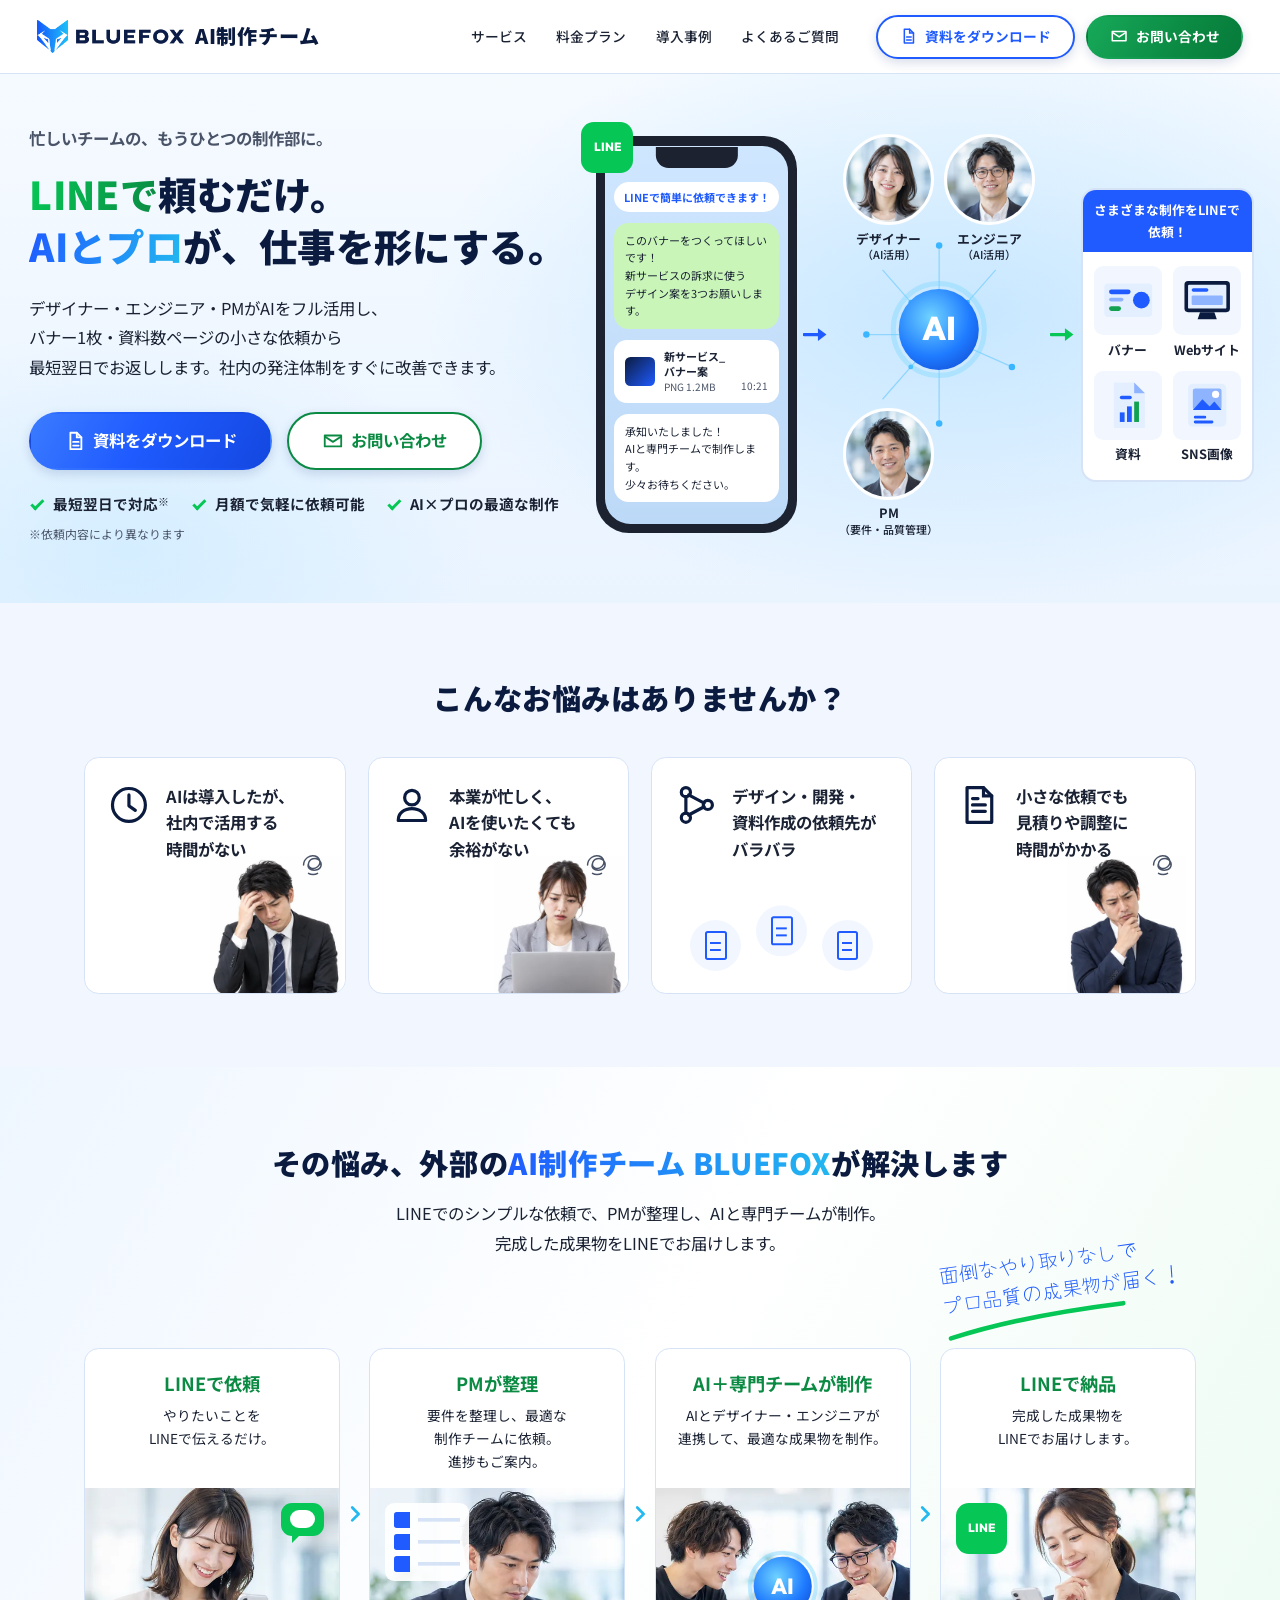
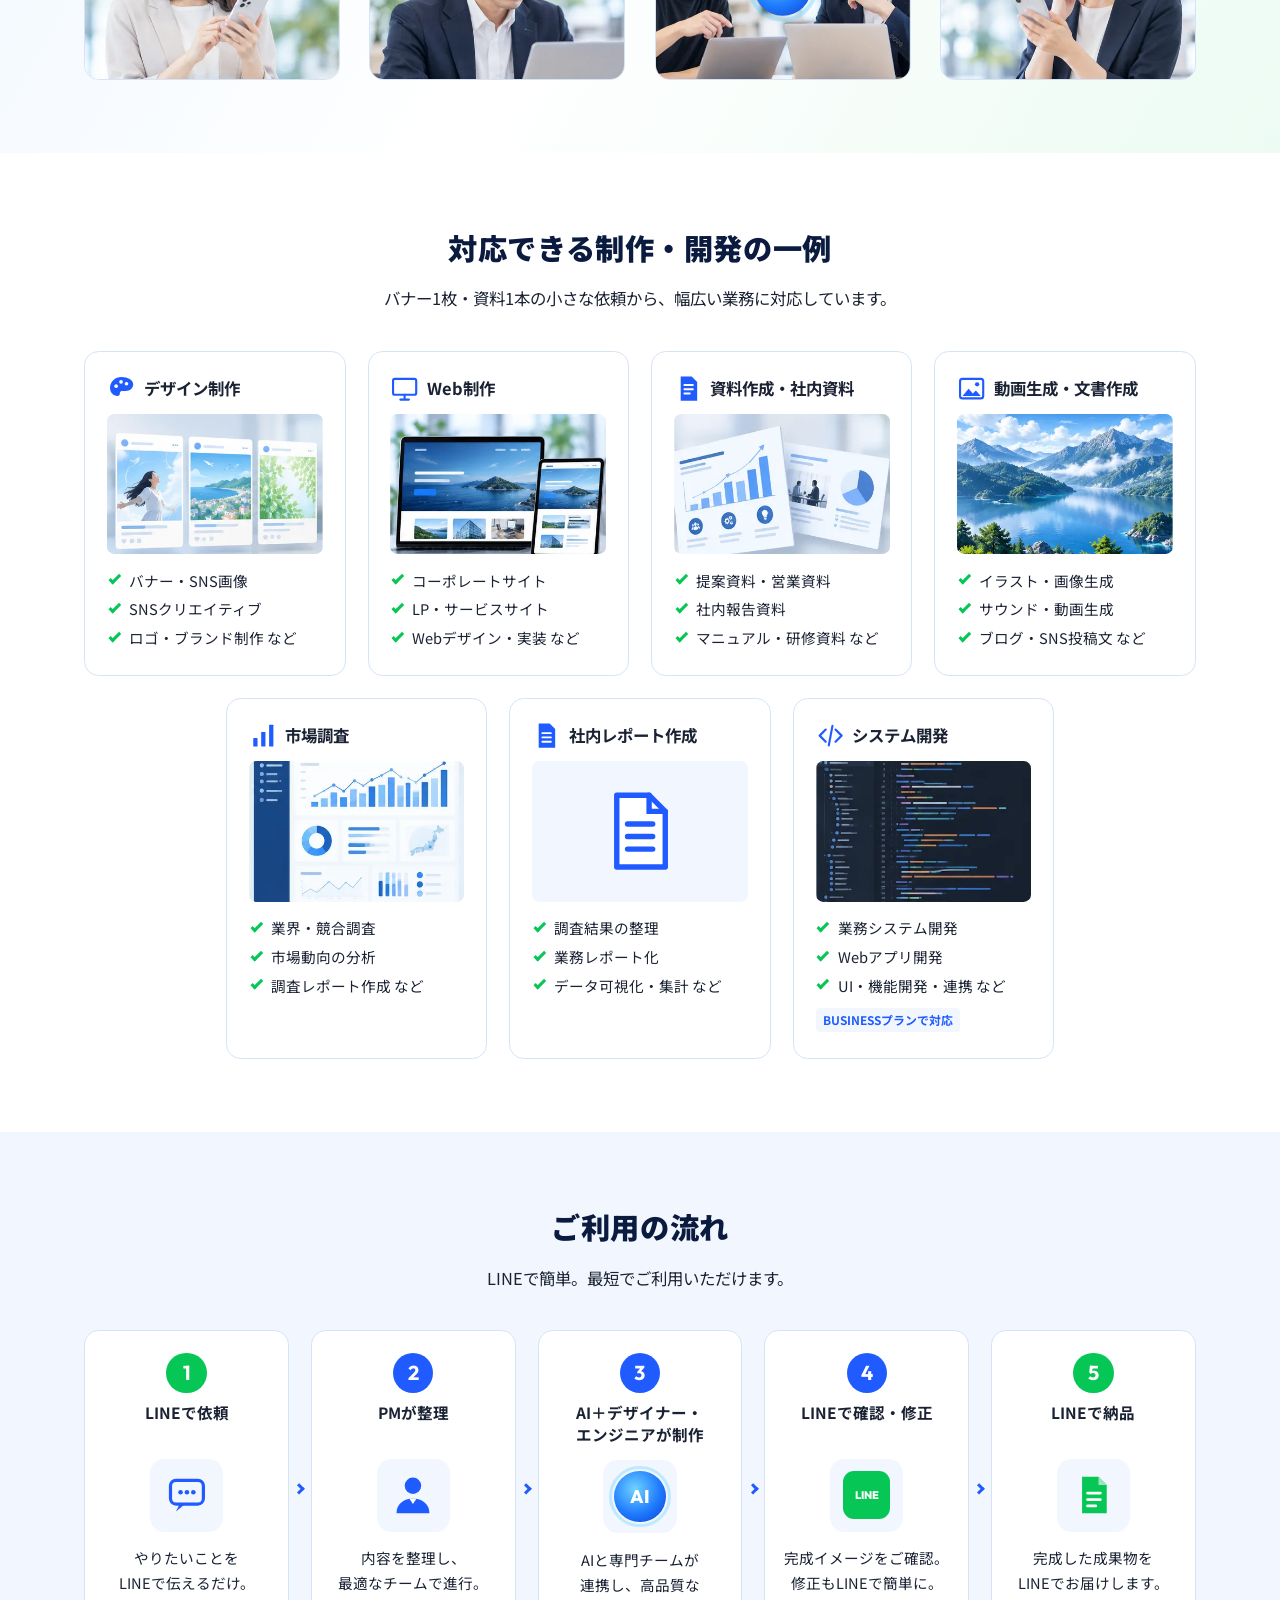
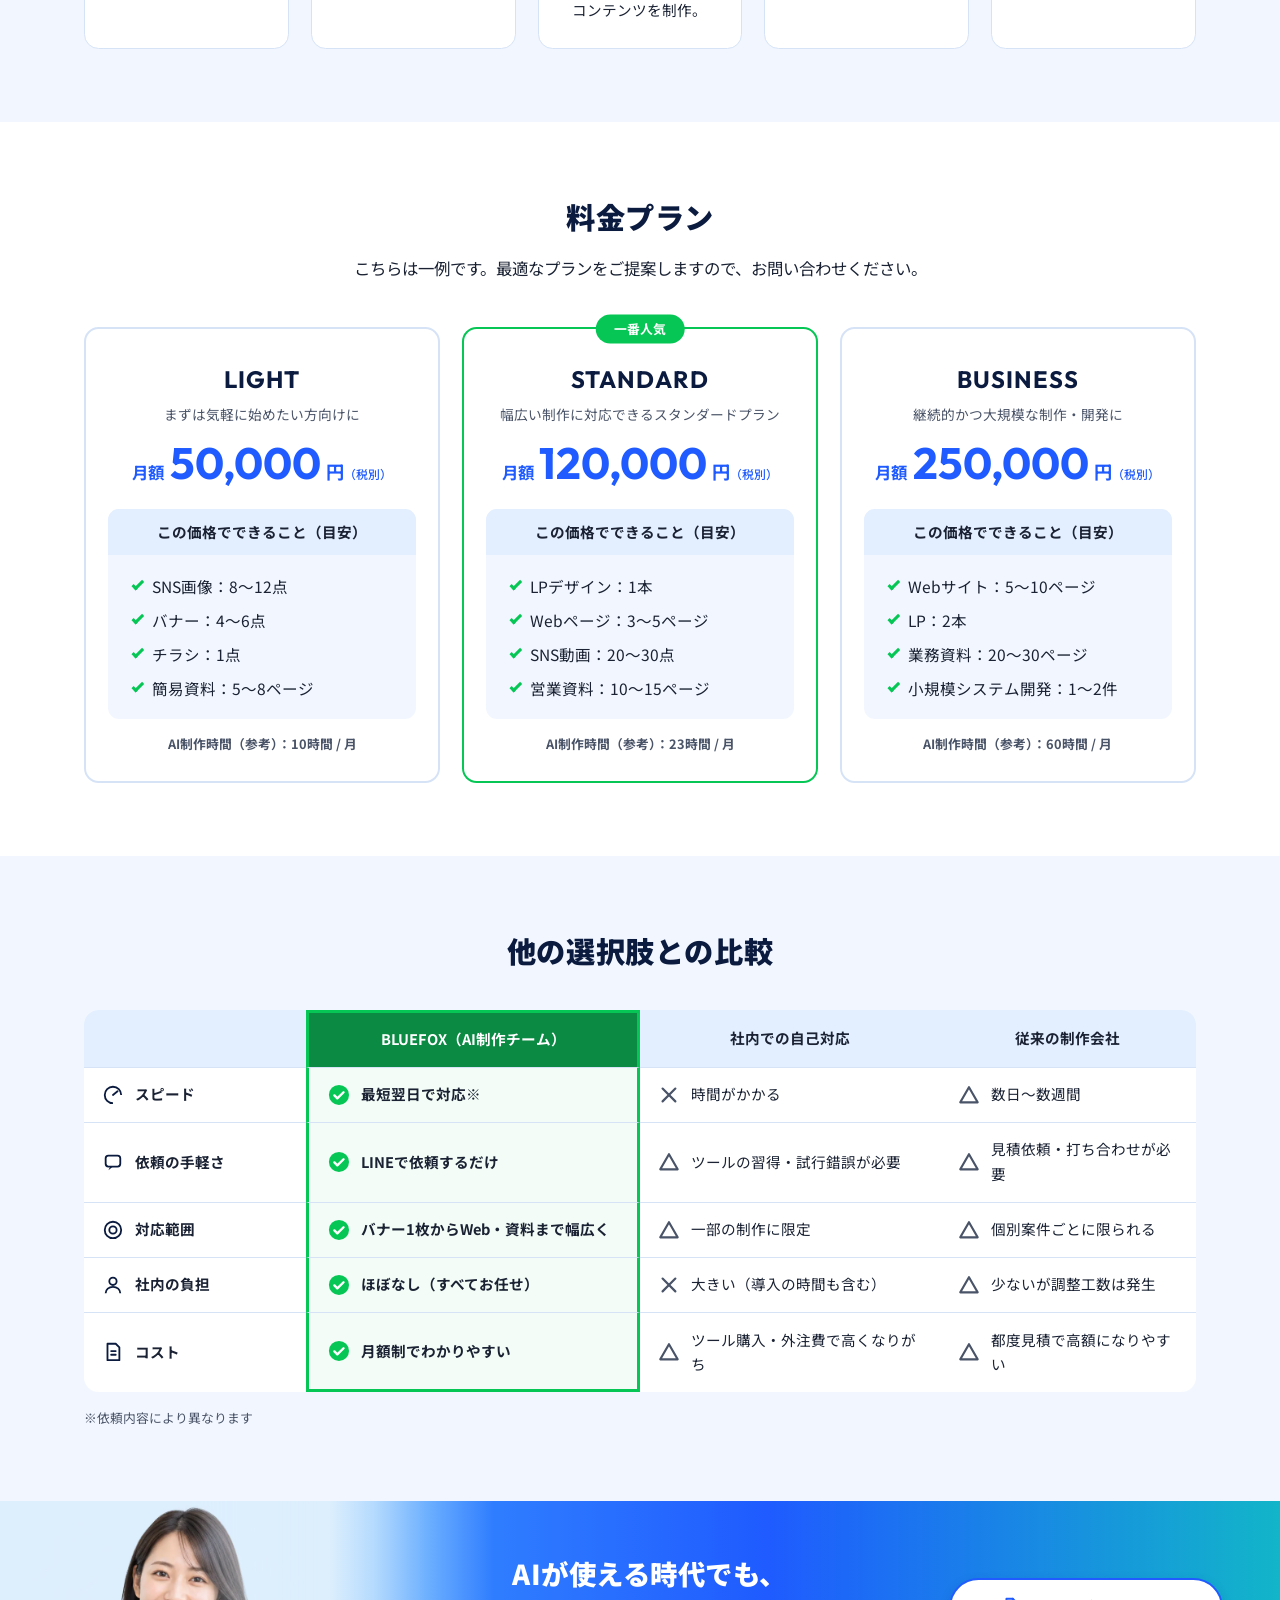
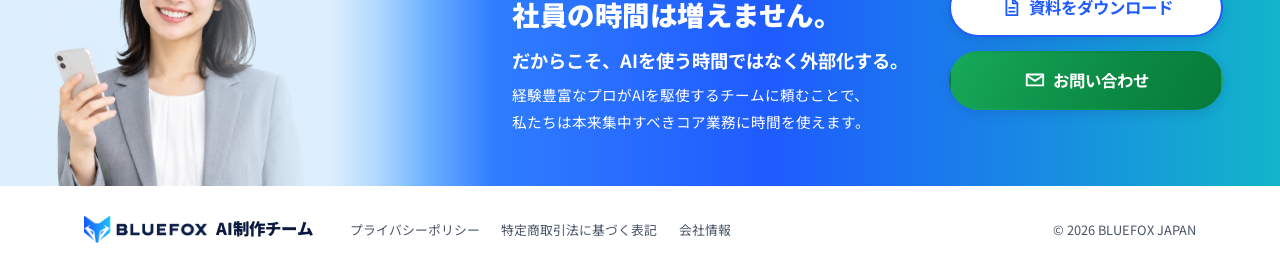
==== index.html @ 145dc582 "BLUEFOX AI制作チーム LP 確認用 Co-Authored-By: Claude Opus 5.5 <noreply@anthropic.com> Claude-Session: https" ====
<!DOCTYPE html>
<html lang="ja">
<head>
  <meta charset="UTF-8">
  <meta name="viewport" content="width=device-width, initial-scale=1">
  <meta name="robots" content="noindex, nofollow">
  <title>BLUEFOX AI制作チーム｜LINEで頼むだけ。AIとプロが、仕事を形にする。</title>
  <meta name="description" content="デザイナー・エンジニア・PMがAIをフル活用。バナー1枚・資料数ページの小さな依頼から、LINEで頼むだけで最短翌日にお返しします。">
  <link rel="icon" href="favicon.ico" sizes="any">
  <link rel="icon" href="assets/img/favicon.png" type="image/png">
  <link rel="apple-touch-icon" href="assets/img/apple-touch-icon.png">
  <meta property="og:type" content="website">
  <meta property="og:title" content="BLUEFOX AI制作チーム｜LINEで頼むだけ。AIとプロが、仕事を形にする。">
  <meta property="og:description" content="デザイナー・エンジニア・PMがAIをフル活用。バナー1枚・資料数ページの小さな依頼から、LINEで頼むだけで最短翌日にお返しします。">
  <meta property="og:image" content="assets/img/ogp.png">
  <meta name="twitter:card" content="summary_large_image">
  <link rel="preconnect" href="https://fonts.googleapis.com">
  <link rel="preconnect" href="https://fonts.gstatic.com" crossorigin>
  <link href="https://fonts.googleapis.com/css2?family=Noto+Sans+JP:wght@400;500;700;900&family=Outfit:wght@600;700;800&family=Yomogi&display=swap" rel="stylesheet">
  <link rel="stylesheet" href="assets/css/style.css">
</head>
<body>

  <!-- ヘッダー -->
  <header class="l-header">
    <div class="l-header__inner">
      <a class="l-header__logo" href="#top" aria-label="BLUEFOX AI制作チーム トップへ">
        <img class="l-header__logo-mark" src="assets/img/logo_bluefox.png" alt="BLUEFOX" width="200" height="40">
        <span class="l-header__logo-text">AI制作チーム</span>
      </a>
      <nav class="l-header__nav" aria-label="グローバルナビゲーション">
        <ul class="l-header__nav-list">
          <li><a href="#service">サービス</a></li>
          <li><a href="#price">料金プラン</a></li>
          <li><a href="#case">導入事例</a></li>
          <li><a href="#faq">よくあるご質問</a></li>
        </ul>
      </nav>
      <div class="l-header__cta">
        <a class="c-button c-button--outline-blue c-button--sm" href="#download">
          <svg class="c-button__icon" viewBox="0 0 24 24" aria-hidden="true"><path d="M7 3h7l5 5v13H7z" fill="none" stroke="currentColor" stroke-width="2" stroke-linejoin="round"/><path d="M14 3v5h5M10 13h6M10 17h6" fill="none" stroke="currentColor" stroke-width="2" stroke-linecap="round"/></svg>
          資料をダウンロード
        </a>
        <a class="c-button c-button--green c-button--sm" href="#contact">
          <svg class="c-button__icon" viewBox="0 0 24 24" aria-hidden="true"><path d="M3 6h18v12H3z" fill="none" stroke="currentColor" stroke-width="2" stroke-linejoin="round"/><path d="M3 7l9 6 9-6" fill="none" stroke="currentColor" stroke-width="2" stroke-linejoin="round"/></svg>
          お問い合わせ
        </a>
      </div>
      <button class="l-header__toggle" type="button" aria-controls="drawer" aria-expanded="false" aria-label="メニューを開く">
        <span></span><span></span><span></span>
      </button>
    </div>
  </header>

  <!-- SPメニュー -->
  <div class="l-drawer" id="drawer" aria-hidden="true">
    <div class="l-drawer__overlay" data-drawer-close></div>
    <nav class="l-drawer__panel" aria-label="SPメニュー">
      <ul class="l-drawer__list">
        <li><a href="#service" data-drawer-close>サービス</a></li>
        <li><a href="#price" data-drawer-close>料金プラン</a></li>
        <li><a href="#case" data-drawer-close>導入事例</a></li>
        <li><a href="#faq" data-drawer-close>よくあるご質問</a></li>
      </ul>
    </nav>
  </div>

  <!-- SP画面下固定ボタン -->
  <div class="l-fixed-cta">
    <a class="l-fixed-cta__button l-fixed-cta__button--blue" href="#download">
      <svg viewBox="0 0 24 24" aria-hidden="true"><path d="M7 3h7l5 5v13H7z" fill="none" stroke="currentColor" stroke-width="2" stroke-linejoin="round"/><path d="M14 3v5h5M10 13h6M10 17h6" fill="none" stroke="currentColor" stroke-width="2" stroke-linecap="round"/></svg>
      資料請求
    </a>
    <a class="l-fixed-cta__button l-fixed-cta__button--green" href="#contact">
      <svg viewBox="0 0 24 24" aria-hidden="true"><path d="M3 6h18v12H3z" fill="none" stroke="currentColor" stroke-width="2" stroke-linejoin="round"/><path d="M3 7l9 6 9-6" fill="none" stroke="currentColor" stroke-width="2" stroke-linejoin="round"/></svg>
      お問い合わせ
    </a>
  </div>

  <main id="top">

    <!-- ファーストビュー -->
    <section class="p-fv" aria-labelledby="fv-title">
      <div class="p-fv__inner">

        <div class="p-fv__content">
          <p class="p-fv__lead">忙しいチームの、もうひとつの制作部に。</p>
          <h1 class="p-fv__title" id="fv-title">
            <span class="p-fv__title-line"><span class="p-fv__title-em p-fv__title-em--green">LINEで</span>頼むだけ。</span>
            <span class="p-fv__title-line"><span class="p-fv__title-em p-fv__title-em--blue">AIとプロ</span>が、<span class="p-fv__title-nowrap">仕事を形にする。</span></span>
          </h1>
          <p class="p-fv__text">デザイナー・エンジニア・PMがAIをフル活用し、<br class="u-pc">バナー1枚・資料数ページの小さな依頼から<br class="u-pc">最短翌日でお返しします。社内の発注体制をすぐに改善できます。</p>
          <div class="p-fv__buttons">
            <a class="c-button c-button--blue c-button--lg" href="#download">
              <svg class="c-button__icon" viewBox="0 0 24 24" aria-hidden="true"><path d="M7 3h7l5 5v13H7z" fill="none" stroke="currentColor" stroke-width="2" stroke-linejoin="round"/><path d="M14 3v5h5M10 13h6M10 17h6" fill="none" stroke="currentColor" stroke-width="2" stroke-linecap="round"/></svg>
              資料をダウンロード
            </a>
            <a class="c-button c-button--outline-green c-button--lg" href="#contact">
              <svg class="c-button__icon" viewBox="0 0 24 24" aria-hidden="true"><path d="M3 6h18v12H3z" fill="none" stroke="currentColor" stroke-width="2" stroke-linejoin="round"/><path d="M3 7l9 6 9-6" fill="none" stroke="currentColor" stroke-width="2" stroke-linejoin="round"/></svg>
              お問い合わせ
            </a>
          </div>
          <ul class="p-fv__points">
            <li>最短翌日で対応<span class="p-fv__points-note">※</span></li>
            <li>月額で気軽に依頼可能</li>
            <li>AI×プロの最適な制作</li>
          </ul>
          <p class="p-fv__note">※依頼内容により異なります</p>
        </div>

        <div class="p-fv__visual">
          <!-- スマホ（LINEトーク） -->
          <div class="p-fv__phone" aria-hidden="true">
            <span class="p-fv__line-badge">LINE</span>
            <div class="p-fv__phone-screen">
              <p class="p-fv__chat-head">LINEで簡単に依頼できます！</p>
              <p class="p-fv__bubble p-fv__bubble--me">このバナーをつくってほしいです！<br>新サービスの訴求に使う<br>デザイン案を3つお願いします。</p>
              <div class="p-fv__file">
                <span class="p-fv__file-icon"></span>
                <span class="p-fv__file-name">新サービス_バナー案<small>PNG 1.2MB</small></span>
                <span class="p-fv__file-time">10:21</span>
              </div>
              <p class="p-fv__bubble p-fv__bubble--you">承知いたしました！<br>AIと専門チームで制作します。<br>少々お待ちください。</p>
            </div>
          </div>

          <svg class="p-fv__arrow p-fv__arrow--blue" viewBox="0 0 48 32" aria-hidden="true"><path d="M2 16h30" stroke="currentColor" stroke-width="6" stroke-linecap="round"/><path d="M28 4l16 12-16 12z" fill="currentColor"/></svg>

          <!-- チーム（AIを中心に連携） -->
          <div class="p-fv__team">
            <svg class="p-fv__network" viewBox="0 0 260 300" aria-hidden="true">
              <g stroke="#7fd0ff" stroke-width="1.5" fill="none" opacity=".8">
                <path d="M60 70 L130 150 L200 70 M60 230 L130 150 M130 150 L130 40 M130 150 L220 190 M130 150 L130 260 M130 150 L40 150"/>
              </g>
              <g fill="#39b6ff">
                <circle cx="130" cy="40" r="4"/><circle cx="220" cy="190" r="4"/><circle cx="130" cy="260" r="4"/><circle cx="40" cy="150" r="4"/><circle cx="95" cy="110" r="3"/><circle cx="165" cy="110" r="3"/><circle cx="95" cy="190" r="3"/>
              </g>
            </svg>
            <div class="p-fv__ai" aria-hidden="true">AI</div>
            <figure class="p-fv__member p-fv__member--designer">
              <img src="assets/img/fv_member_designer.webp" alt="" width="240" height="240">
              <figcaption>デザイナー<small>（AI活用）</small></figcaption>
            </figure>
            <figure class="p-fv__member p-fv__member--engineer">
              <img src="assets/img/fv_member_engineer.webp" alt="" width="240" height="240">
              <figcaption>エンジニア<small>（AI活用）</small></figcaption>
            </figure>
            <figure class="p-fv__member p-fv__member--pm">
              <img src="assets/img/fv_member_pm.webp" alt="" width="240" height="240">
              <figcaption>PM<small>（要件・品質管理）</small></figcaption>
            </figure>
          </div>

          <svg class="p-fv__arrow p-fv__arrow--green" viewBox="0 0 48 32" aria-hidden="true"><path d="M2 16h30" stroke="currentColor" stroke-width="6" stroke-linecap="round"/><path d="M28 4l16 12-16 12z" fill="currentColor"/></svg>

          <!-- 依頼できる制作物 -->
          <div class="p-fv__works">
            <p class="p-fv__works-head">さまざまな制作をLINEで依頼！</p>
            <ul class="p-fv__works-list">
              <li>
                <svg viewBox="0 0 48 48" aria-hidden="true"><rect x="4" y="10" width="40" height="28" rx="3" fill="#e3efff"/><rect x="8" y="15" width="18" height="4" rx="2" fill="#1f5bff"/><rect x="8" y="22" width="12" height="3" rx="1.5" fill="#8fb4ff"/><circle cx="35" cy="24" r="7" fill="#1f5bff"/><rect x="8" y="29" width="10" height="4" rx="2" fill="#12a150"/></svg>
                バナー
              </li>
              <li>
                <svg viewBox="0 0 48 48" aria-hidden="true"><rect x="5" y="8" width="38" height="26" rx="3" fill="#0b1b3f"/><rect x="8" y="11" width="32" height="20" rx="1" fill="#e3efff"/><rect x="11" y="14" width="14" height="3" rx="1.5" fill="#1f5bff"/><rect x="11" y="20" width="26" height="8" rx="1" fill="#8fb4ff"/><path d="M18 34h12l2 6H16z" fill="#0b1b3f"/></svg>
                Webサイト
              </li>
              <li>
                <svg viewBox="0 0 48 48" aria-hidden="true"><path d="M12 5h17l9 9v29H12z" fill="#e3efff"/><path d="M29 5v9h9" fill="#8fb4ff"/><rect x="17" y="30" width="4" height="8" fill="#1f5bff"/><rect x="23" y="25" width="4" height="13" fill="#1f5bff"/><rect x="29" y="21" width="4" height="17" fill="#12a150"/><rect x="17" y="16" width="10" height="3" rx="1.5" fill="#1f5bff"/></svg>
                資料
              </li>
              <li>
                <svg viewBox="0 0 48 48" aria-hidden="true"><rect x="8" y="6" width="32" height="36" rx="4" fill="#e3efff"/><rect x="12" y="10" width="24" height="18" rx="2" fill="#8fb4ff"/><path d="M12 28l8-9 6 6 4-4 6 7z" fill="#1f5bff"/><circle cx="31" cy="15" r="3" fill="#fff"/><path d="M14 34h8M14 38h14" stroke="#1f5bff" stroke-width="2.4" stroke-linecap="round"/></svg>
                SNS画像
              </li>
            </ul>
          </div>
        </div>

      </div>
    </section>

    <!-- お悩み -->
    <section class="p-worry" aria-labelledby="worry-title">
      <div class="p-worry__inner">
        <h2 class="c-heading" id="worry-title">こんなお悩みはありませんか？</h2>
        <ul class="p-worry__list">
          <li class="p-worry__item">
            <svg class="p-worry__icon" viewBox="0 0 48 48" aria-hidden="true"><circle cx="24" cy="24" r="18" fill="none" stroke="currentColor" stroke-width="3.5"/><path d="M24 13v12l7 5" fill="none" stroke="currentColor" stroke-width="3.5" stroke-linecap="round" stroke-linejoin="round"/></svg>
            <p class="p-worry__text">AIは導入したが、<br>社内で活用する<br>時間がない</p>
            <img class="p-worry__img" src="assets/img/worry_01.webp" alt="" width="360" height="360" loading="lazy">
            <svg class="p-worry__scribble" viewBox="0 0 40 40" aria-hidden="true"><path d="M8 22c0-8 8-13 14-11s8 9 3 13-12 2-11-4 9-8 13-4 3 11-4 12-11-3-9-8" fill="none" stroke="currentColor" stroke-width="1.8" stroke-linecap="round"/><path d="M14 32c3 2 8 2 11 0" fill="none" stroke="currentColor" stroke-width="1.8" stroke-linecap="round"/></svg>
          </li>
          <li class="p-worry__item">
            <svg class="p-worry__icon" viewBox="0 0 48 48" aria-hidden="true"><circle cx="24" cy="16" r="8" fill="none" stroke="currentColor" stroke-width="3.5"/><path d="M9 41c0-8 6.5-13 15-13s15 5 15 13z" fill="none" stroke="currentColor" stroke-width="3.5" stroke-linejoin="round"/></svg>
            <p class="p-worry__text">本業が忙しく、<br>AIを使いたくても<br>余裕がない</p>
            <img class="p-worry__img" src="assets/img/worry_02.webp" alt="" width="360" height="360" loading="lazy">
            <svg class="p-worry__scribble" viewBox="0 0 40 40" aria-hidden="true"><path d="M8 22c0-8 8-13 14-11s8 9 3 13-12 2-11-4 9-8 13-4 3 11-4 12-11-3-9-8" fill="none" stroke="currentColor" stroke-width="1.8" stroke-linecap="round"/><path d="M14 32c3 2 8 2 11 0" fill="none" stroke="currentColor" stroke-width="1.8" stroke-linecap="round"/></svg>
          </li>
          <li class="p-worry__item">
            <svg class="p-worry__icon" viewBox="0 0 48 48" aria-hidden="true"><circle cx="13" cy="10" r="5" fill="none" stroke="currentColor" stroke-width="3.5"/><circle cx="13" cy="38" r="5" fill="none" stroke="currentColor" stroke-width="3.5"/><circle cx="37" cy="24" r="5" fill="none" stroke="currentColor" stroke-width="3.5"/><path d="M13 15v18M16 13l17 9M16 35l17-9" fill="none" stroke="currentColor" stroke-width="3.5" stroke-linecap="round"/></svg>
            <p class="p-worry__text">デザイン・開発・<br>資料作成の依頼先が<br>バラバラ</p>
            <div class="p-worry__docs" aria-hidden="true">
              <span></span><span></span><span></span>
            </div>
          </li>
          <li class="p-worry__item">
            <svg class="p-worry__icon" viewBox="0 0 48 48" aria-hidden="true"><path d="M11 5h18l9 9v29H11z" fill="none" stroke="currentColor" stroke-width="3.5" stroke-linejoin="round"/><path d="M29 5v9h9M17 24h14M17 31h14M17 17h6" fill="none" stroke="currentColor" stroke-width="3.5" stroke-linecap="round"/></svg>
            <p class="p-worry__text">小さな依頼でも<br>見積りや調整に<br>時間がかかる</p>
            <img class="p-worry__img" src="assets/img/worry_03.webp" alt="" width="360" height="360" loading="lazy">
            <svg class="p-worry__scribble" viewBox="0 0 40 40" aria-hidden="true"><path d="M8 22c0-8 8-13 14-11s8 9 3 13-12 2-11-4 9-8 13-4 3 11-4 12-11-3-9-8" fill="none" stroke="currentColor" stroke-width="1.8" stroke-linecap="round"/><path d="M14 32c3 2 8 2 11 0" fill="none" stroke="currentColor" stroke-width="1.8" stroke-linecap="round"/></svg>
          </li>
        </ul>
      </div>
    </section>

    <!-- 解決策 -->
    <section class="p-solution" id="service" aria-labelledby="solution-title">
      <div class="p-solution__inner">
        <h2 class="c-heading p-solution__title" id="solution-title">その悩み、外部の<span class="p-solution__title-em">AI制作チーム BLUEFOX</span>が解決します</h2>
        <p class="p-solution__lead">LINEでのシンプルな依頼で、PMが整理し、AIと専門チームが制作。<br class="u-pc">完成した成果物をLINEでお届けします。</p>
        <p class="p-solution__hand">
          面倒なやり取りなしで<br>プロ品質の成果物が届く！
          <svg viewBox="0 0 200 20" aria-hidden="true"><path d="M4 16C60 6 130 3 196 4" fill="none" stroke="currentColor" stroke-width="5" stroke-linecap="round"/></svg>
        </p>
        <ol class="p-solution__steps">
          <li class="p-solution__step">
            <h3 class="p-solution__step-title">LINEで依頼</h3>
            <p class="p-solution__step-text">やりたいことを<br>LINEで伝えるだけ。</p>
            <div class="p-solution__step-visual">
              <img src="assets/img/solution_01.webp" alt="" width="400" height="300" loading="lazy">
              <span class="p-solution__deco p-solution__deco--chat" aria-hidden="true"><i></i></span>
            </div>
          </li>
          <li class="p-solution__arrow" aria-hidden="true"><svg class="p-solution__chevron" viewBox="0 0 24 24" aria-hidden="true"><path d="M9 5l7 7-7 7" fill="none" stroke="currentColor" stroke-width="3" stroke-linecap="round" stroke-linejoin="round"/></svg></li>
          <li class="p-solution__step">
            <h3 class="p-solution__step-title">PMが整理</h3>
            <p class="p-solution__step-text">要件を整理し、最適な<br>制作チームに依頼。<br>進捗もご案内。</p>
            <div class="p-solution__step-visual">
              <img src="assets/img/solution_02.webp" alt="" width="400" height="300" loading="lazy">
              <span class="p-solution__deco p-solution__deco--check" aria-hidden="true"><i></i><i></i><i></i></span>
            </div>
          </li>
          <li class="p-solution__arrow" aria-hidden="true"><svg class="p-solution__chevron" viewBox="0 0 24 24" aria-hidden="true"><path d="M9 5l7 7-7 7" fill="none" stroke="currentColor" stroke-width="3" stroke-linecap="round" stroke-linejoin="round"/></svg></li>
          <li class="p-solution__step">
            <h3 class="p-solution__step-title">AI＋専門チームが制作</h3>
            <p class="p-solution__step-text">AIとデザイナー・エンジニアが<br>連携して、最適な成果物を制作。</p>
            <div class="p-solution__step-visual">
              <img src="assets/img/solution_03.webp" alt="" width="400" height="300" loading="lazy">
              <span class="p-solution__deco p-solution__deco--ai" aria-hidden="true">AI</span>
            </div>
          </li>
          <li class="p-solution__arrow" aria-hidden="true"><svg class="p-solution__chevron" viewBox="0 0 24 24" aria-hidden="true"><path d="M9 5l7 7-7 7" fill="none" stroke="currentColor" stroke-width="3" stroke-linecap="round" stroke-linejoin="round"/></svg></li>
          <li class="p-solution__step">
            <h3 class="p-solution__step-title">LINEで納品</h3>
            <p class="p-solution__step-text">完成した成果物を<br>LINEでお届けします。</p>
            <div class="p-solution__step-visual">
              <img src="assets/img/solution_04.webp" alt="" width="400" height="300" loading="lazy">
              <span class="p-solution__deco p-solution__deco--line" aria-hidden="true">LINE</span>
            </div>
          </li>
        </ol>
      </div>
    </section>

    <!-- 対応できる制作・開発 -->
    <section class="p-works" aria-labelledby="works-title">
      <div class="p-works__inner">
        <h2 class="c-heading" id="works-title">対応できる制作・開発の一例</h2>
        <p class="c-heading-lead">バナー1枚・資料1本の小さな依頼から、幅広い業務に対応しています。</p>
        <ul class="p-works__list">
          <li class="p-works__item">
            <h3 class="p-works__item-title"><svg class="p-works__icon" viewBox="0 0 48 48" aria-hidden="true"><path d="M24 5C13 5 5 13 5 23c0 8 6 13 12 13 3 0 4-2 4-4 0-3 2-4 5-4h5c6 0 12-4 12-11C43 10 34 5 24 5z" fill="currentColor"/><circle cx="15" cy="20" r="3" fill="#fff"/><circle cx="23" cy="13" r="3" fill="#fff"/><circle cx="32" cy="16" r="3" fill="#fff"/></svg>デザイン制作</h3>
            <img class="p-works__thumb" src="assets/img/works_design.webp" alt="" width="400" height="260" loading="lazy">
            <ul class="c-check-list">
              <li>バナー・SNS画像</li>
              <li>SNSクリエイティブ</li>
              <li>ロゴ・ブランド制作 など</li>
            </ul>
          </li>
          <li class="p-works__item">
            <h3 class="p-works__item-title"><svg class="p-works__icon" viewBox="0 0 48 48" aria-hidden="true"><rect x="5" y="8" width="38" height="26" rx="3" fill="none" stroke="currentColor" stroke-width="3.5"/><path d="M17 42h14M24 34v8" stroke="currentColor" stroke-width="3.5" stroke-linecap="round"/></svg>Web制作</h3>
            <img class="p-works__thumb" src="assets/img/works_web.webp" alt="" width="400" height="260" loading="lazy">
            <ul class="c-check-list">
              <li>コーポレートサイト</li>
              <li>LP・サービスサイト</li>
              <li>Webデザイン・実装 など</li>
            </ul>
          </li>
          <li class="p-works__item">
            <h3 class="p-works__item-title"><svg class="p-works__icon" viewBox="0 0 48 48" aria-hidden="true"><path d="M11 4h18l9 9v31H11z" fill="currentColor"/><path d="M17 18h14M17 25h14M17 32h9" stroke="#fff" stroke-width="3" stroke-linecap="round"/></svg>資料作成・社内資料</h3>
            <img class="p-works__thumb" src="assets/img/works_doc.webp" alt="" width="400" height="260" loading="lazy">
            <ul class="c-check-list">
              <li>提案資料・営業資料</li>
              <li>社内報告資料</li>
              <li>マニュアル・研修資料 など</li>
            </ul>
          </li>
          <li class="p-works__item">
            <h3 class="p-works__item-title"><svg class="p-works__icon" viewBox="0 0 48 48" aria-hidden="true"><rect x="5" y="8" width="38" height="32" rx="4" fill="none" stroke="currentColor" stroke-width="3.5"/><path d="M9 36l10-12 7 8 5-5 8 9z" fill="currentColor"/><circle cx="33" cy="17" r="3.5" fill="currentColor"/></svg>動画生成・文書作成</h3>
            <img class="p-works__thumb" src="assets/img/works_media.webp" alt="" width="400" height="260" loading="lazy">
            <ul class="c-check-list">
              <li>イラスト・画像生成</li>
              <li>サウンド・動画生成</li>
              <li>ブログ・SNS投稿文 など</li>
            </ul>
          </li>
          <li class="p-works__item">
            <h3 class="p-works__item-title"><svg class="p-works__icon" viewBox="0 0 48 48" aria-hidden="true"><rect x="7" y="28" width="7" height="14" rx="1" fill="currentColor"/><rect x="20" y="18" width="7" height="24" rx="1" fill="currentColor"/><rect x="33" y="6" width="7" height="36" rx="1" fill="currentColor"/></svg>市場調査</h3>
            <img class="p-works__thumb" src="assets/img/works_research.webp" alt="" width="400" height="260" loading="lazy">
            <ul class="c-check-list">
              <li>業界・競合調査</li>
              <li>市場動向の分析</li>
              <li>調査レポート作成 など</li>
            </ul>
          </li>
          <li class="p-works__item">
            <h3 class="p-works__item-title"><svg class="p-works__icon" viewBox="0 0 48 48" aria-hidden="true"><path d="M11 4h18l9 9v31H11z" fill="currentColor"/><path d="M17 20h14M17 27h14M17 34h14" stroke="#fff" stroke-width="3" stroke-linecap="round"/></svg>社内レポート作成</h3>
            <div class="p-works__thumb p-works__thumb--report" aria-hidden="true"><svg viewBox="0 0 48 48"><path d="M11 4h18l9 9v31H11z" fill="#fff" stroke="currentColor" stroke-width="3" stroke-linejoin="round"/><path d="M29 4v9h9M17 20h14M17 27h14M17 34h14" fill="none" stroke="currentColor" stroke-width="3" stroke-linecap="round"/></svg></div>
            <ul class="c-check-list">
              <li>調査結果の整理</li>
              <li>業務レポート化</li>
              <li>データ可視化・集計 など</li>
            </ul>
          </li>
          <li class="p-works__item">
            <h3 class="p-works__item-title"><svg class="p-works__icon" viewBox="0 0 48 48" aria-hidden="true"><path d="M16 14L6 24l10 10M32 14l10 10-10 10M27 8l-6 32" fill="none" stroke="currentColor" stroke-width="3.5" stroke-linecap="round" stroke-linejoin="round"/></svg>システム開発</h3>
            <img class="p-works__thumb" src="assets/img/works_system.webp" alt="" width="400" height="260" loading="lazy">
            <ul class="c-check-list">
              <li>業務システム開発</li>
              <li>Webアプリ開発</li>
              <li>UI・機能開発・連携 など</li>
            </ul>
            <p class="p-works__plan">BUSINESSプランで対応</p>
          </li>
        </ul>
      </div>
    </section>

    <!-- ご利用の流れ -->
    <section class="p-flow" aria-labelledby="flow-title">
      <div class="p-flow__inner">
        <h2 class="c-heading" id="flow-title">ご利用の流れ</h2>
        <p class="c-heading-lead">LINEで簡単。最短でご利用いただけます。</p>
        <ol class="p-flow__list">
          <li class="p-flow__step p-flow__step--chat">
            <p class="p-flow__head"><span class="p-flow__num p-flow__num--green">1</span>LINEで依頼</p>
            <div class="p-flow__icon p-flow__icon--green"><svg viewBox="0 0 48 48" aria-hidden="true"><rect x="6" y="8" width="36" height="26" rx="6" fill="none" stroke="currentColor" stroke-width="3.5"/><path d="M16 34l-4 8 10-8" fill="currentColor"/><circle cx="17" cy="21" r="2.5" fill="currentColor"/><circle cx="24" cy="21" r="2.5" fill="currentColor"/><circle cx="31" cy="21" r="2.5" fill="currentColor"/></svg></div>
            <p class="p-flow__text">やりたいことを<br>LINEで伝えるだけ。</p>
          </li>
          <li class="p-flow__step p-flow__step--pm">
            <p class="p-flow__head"><span class="p-flow__num p-flow__num--blue">2</span>PMが整理</p>
            <div class="p-flow__icon p-flow__icon--blue"><svg viewBox="0 0 48 48" aria-hidden="true"><circle cx="24" cy="14" r="9" fill="currentColor"/><path d="M6 44c0-10 8-16 18-16s18 6 18 16z" fill="currentColor"/><path d="M20 28l4 6 4-6" fill="#fff"/></svg></div>
            <p class="p-flow__text">内容を整理し、<br>最適なチームで進行。</p>
          </li>
          <li class="p-flow__step p-flow__step--ai">
            <p class="p-flow__head"><span class="p-flow__num p-flow__num--blue">3</span>AI＋デザイナー・<br class="u-pc">エンジニアが制作</p>
            <div class="p-flow__icon p-flow__icon--blue"><span class="p-flow__ai">AI</span></div>
            <p class="p-flow__text">AIと専門チームが<br>連携し、高品質な<br>コンテンツを制作。</p>
          </li>
          <li class="p-flow__step p-flow__step--line">
            <p class="p-flow__head"><span class="p-flow__num p-flow__num--blue">4</span>LINEで確認・修正</p>
            <div class="p-flow__icon p-flow__icon--blue"><span class="p-flow__line">LINE</span></div>
            <p class="p-flow__text">完成イメージをご確認。<br>修正もLINEで簡単に。</p>
          </li>
          <li class="p-flow__step p-flow__step--doc">
            <p class="p-flow__head"><span class="p-flow__num p-flow__num--green">5</span>LINEで納品</p>
            <div class="p-flow__icon p-flow__icon--green"><svg viewBox="0 0 48 48" aria-hidden="true"><path d="M11 4h18l9 9v31H11z" fill="currentColor"/><path d="M29 4v9h9" fill="#9fe3bb"/><path d="M17 22h14M17 29h14M17 36h9" stroke="#fff" stroke-width="3" stroke-linecap="round"/></svg></div>
            <p class="p-flow__text">完成した成果物を<br>LINEでお届けします。</p>
          </li>
        </ol>
      </div>
    </section>

    <!-- 料金プラン -->
    <section class="p-price" id="price" aria-labelledby="price-title">
      <div class="p-price__inner">
        <h2 class="c-heading" id="price-title">料金プラン</h2>
        <p class="c-heading-lead">こちらは一例です。最適なプランをご提案しますので、お問い合わせください。</p>
        <ul class="p-price__list">
          <li class="p-price__card">
            <h3 class="p-price__name">LIGHT</h3>
            <p class="p-price__desc">まずは気軽に始めたい方向けに</p>
            <p class="p-price__amount"><span class="p-price__unit">月額</span><span class="p-price__num">50,000</span><span class="p-price__yen">円<small>（税別）</small></span></p>
            <div class="p-price__can">
              <p class="p-price__can-title">この価格でできること（目安）</p>
              <ul class="c-check-list">
                <li>SNS画像：8〜12点</li>
                <li>バナー：4〜6点</li>
                <li>チラシ：1点</li>
                <li>簡易資料：5〜8ページ</li>
              </ul>
            </div>
            <p class="p-price__hours">AI制作時間（参考）：10時間 / 月</p>
          </li>
          <li class="p-price__card p-price__card--popular">
            <p class="p-price__badge">一番人気</p>
            <h3 class="p-price__name">STANDARD</h3>
            <p class="p-price__desc">幅広い制作に対応できるスタンダードプラン</p>
            <p class="p-price__amount"><span class="p-price__unit">月額</span><span class="p-price__num">120,000</span><span class="p-price__yen">円<small>（税別）</small></span></p>
            <div class="p-price__can">
              <p class="p-price__can-title">この価格でできること（目安）</p>
              <ul class="c-check-list">
                <li>LPデザイン：1本</li>
                <li>Webページ：3〜5ページ</li>
                <li>SNS動画：20〜30点</li>
                <li>営業資料：10〜15ページ</li>
              </ul>
            </div>
            <p class="p-price__hours">AI制作時間（参考）：23時間 / 月</p>
          </li>
          <li class="p-price__card">
            <h3 class="p-price__name">BUSINESS</h3>
            <p class="p-price__desc">継続的かつ大規模な制作・開発に</p>
            <p class="p-price__amount"><span class="p-price__unit">月額</span><span class="p-price__num">250,000</span><span class="p-price__yen">円<small>（税別）</small></span></p>
            <div class="p-price__can">
              <p class="p-price__can-title">この価格でできること（目安）</p>
              <ul class="c-check-list">
                <li>Webサイト：5〜10ページ</li>
                <li>LP：2本</li>
                <li>業務資料：20〜30ページ</li>
                <li>小規模システム開発：1〜2件</li>
              </ul>
            </div>
            <p class="p-price__hours">AI制作時間（参考）：60時間 / 月</p>
          </li>
        </ul>
      </div>
    </section>

    <!-- 他の選択肢との比較 -->
    <section class="p-compare" aria-labelledby="compare-title">
      <div class="p-compare__inner">
        <h2 class="c-heading" id="compare-title">他の選択肢との比較</h2>
        <p class="p-compare__scroll-hint">表は横にスクロールできます</p>
        <div class="p-compare__scroll">
          <table class="p-compare__table">
            <thead>
              <tr>
                <td></td>
                <th scope="col" class="p-compare__ours p-compare__ours-head">BLUEFOX（AI制作チーム）</th>
                <th scope="col">社内での自己対応</th>
                <th scope="col">従来の制作会社</th>
              </tr>
            </thead>
            <tbody>
              <tr>
                <th scope="row"><span class="p-compare__label"><svg viewBox="0 0 24 24" aria-hidden="true"><path d="M12 21a9 9 0 1 1 9-9" fill="none" stroke="currentColor" stroke-width="2"/><path d="M12 12l5-4" stroke="currentColor" stroke-width="2" stroke-linecap="round"/></svg>スピード</span></th>
                <td class="p-compare__ours"><span class="p-compare__cell"><svg class="p-compare__mark p-compare__mark--check" viewBox="0 0 24 24" aria-hidden="true"><circle cx="12" cy="12" r="11" fill="currentColor"/><path d="M7 12.5l3.2 3.2L17 9" fill="none" stroke="#fff" stroke-width="2.6" stroke-linecap="round" stroke-linejoin="round"/></svg><span class="u-visually-hidden">優れている：</span>最短翌日で対応※</span></td>
                <td><span class="p-compare__cell"><svg class="p-compare__mark" viewBox="0 0 24 24" aria-hidden="true"><path d="M5 5l14 14M19 5L5 19" fill="none" stroke="currentColor" stroke-width="2.4" stroke-linecap="round"/></svg><span class="u-visually-hidden">劣る：</span>時間がかかる</span></td>
                <td><span class="p-compare__cell"><svg class="p-compare__mark" viewBox="0 0 24 24" aria-hidden="true"><path d="M12 3.5L21.5 20h-19z" fill="none" stroke="currentColor" stroke-width="2.4" stroke-linejoin="round"/></svg><span class="u-visually-hidden">条件付き：</span>数日〜数週間</span></td>
              </tr>
              <tr>
                <th scope="row"><span class="p-compare__label"><svg viewBox="0 0 24 24" aria-hidden="true"><rect x="4" y="5" width="16" height="12" rx="3" fill="none" stroke="currentColor" stroke-width="2"/><path d="M9 17l-2 4 5-4" fill="currentColor"/></svg>依頼の手軽さ</span></th>
                <td class="p-compare__ours"><span class="p-compare__cell"><svg class="p-compare__mark p-compare__mark--check" viewBox="0 0 24 24" aria-hidden="true"><circle cx="12" cy="12" r="11" fill="currentColor"/><path d="M7 12.5l3.2 3.2L17 9" fill="none" stroke="#fff" stroke-width="2.6" stroke-linecap="round" stroke-linejoin="round"/></svg><span class="u-visually-hidden">優れている：</span>LINEで依頼するだけ</span></td>
                <td><span class="p-compare__cell"><svg class="p-compare__mark" viewBox="0 0 24 24" aria-hidden="true"><path d="M12 3.5L21.5 20h-19z" fill="none" stroke="currentColor" stroke-width="2.4" stroke-linejoin="round"/></svg><span class="u-visually-hidden">条件付き：</span>ツールの習得・試行錯誤が必要</span></td>
                <td><span class="p-compare__cell"><svg class="p-compare__mark" viewBox="0 0 24 24" aria-hidden="true"><path d="M12 3.5L21.5 20h-19z" fill="none" stroke="currentColor" stroke-width="2.4" stroke-linejoin="round"/></svg><span class="u-visually-hidden">条件付き：</span>見積依頼・打ち合わせが必要</span></td>
              </tr>
              <tr>
                <th scope="row"><span class="p-compare__label"><svg viewBox="0 0 24 24" aria-hidden="true"><circle cx="12" cy="12" r="9" fill="none" stroke="currentColor" stroke-width="2"/><circle cx="12" cy="12" r="4" fill="none" stroke="currentColor" stroke-width="2"/></svg>対応範囲</span></th>
                <td class="p-compare__ours"><span class="p-compare__cell"><svg class="p-compare__mark p-compare__mark--check" viewBox="0 0 24 24" aria-hidden="true"><circle cx="12" cy="12" r="11" fill="currentColor"/><path d="M7 12.5l3.2 3.2L17 9" fill="none" stroke="#fff" stroke-width="2.6" stroke-linecap="round" stroke-linejoin="round"/></svg><span class="u-visually-hidden">優れている：</span>バナー1枚からWeb・資料まで幅広く</span></td>
                <td><span class="p-compare__cell"><svg class="p-compare__mark" viewBox="0 0 24 24" aria-hidden="true"><path d="M12 3.5L21.5 20h-19z" fill="none" stroke="currentColor" stroke-width="2.4" stroke-linejoin="round"/></svg><span class="u-visually-hidden">条件付き：</span>一部の制作に限定</span></td>
                <td><span class="p-compare__cell"><svg class="p-compare__mark" viewBox="0 0 24 24" aria-hidden="true"><path d="M12 3.5L21.5 20h-19z" fill="none" stroke="currentColor" stroke-width="2.4" stroke-linejoin="round"/></svg><span class="u-visually-hidden">条件付き：</span>個別案件ごとに限られる</span></td>
              </tr>
              <tr>
                <th scope="row"><span class="p-compare__label"><svg viewBox="0 0 24 24" aria-hidden="true"><circle cx="12" cy="8" r="4" fill="none" stroke="currentColor" stroke-width="2"/><path d="M4 21c0-4 3.5-7 8-7s8 3 8 7" fill="none" stroke="currentColor" stroke-width="2"/></svg>社内の負担</span></th>
                <td class="p-compare__ours"><span class="p-compare__cell"><svg class="p-compare__mark p-compare__mark--check" viewBox="0 0 24 24" aria-hidden="true"><circle cx="12" cy="12" r="11" fill="currentColor"/><path d="M7 12.5l3.2 3.2L17 9" fill="none" stroke="#fff" stroke-width="2.6" stroke-linecap="round" stroke-linejoin="round"/></svg><span class="u-visually-hidden">優れている：</span>ほぼなし（すべてお任せ）</span></td>
                <td><span class="p-compare__cell"><svg class="p-compare__mark" viewBox="0 0 24 24" aria-hidden="true"><path d="M5 5l14 14M19 5L5 19" fill="none" stroke="currentColor" stroke-width="2.4" stroke-linecap="round"/></svg><span class="u-visually-hidden">劣る：</span>大きい（導入の時間も含む）</span></td>
                <td><span class="p-compare__cell"><svg class="p-compare__mark" viewBox="0 0 24 24" aria-hidden="true"><path d="M12 3.5L21.5 20h-19z" fill="none" stroke="currentColor" stroke-width="2.4" stroke-linejoin="round"/></svg><span class="u-visually-hidden">条件付き：</span>少ないが調整工数は発生</span></td>
              </tr>
              <tr>
                <th scope="row"><span class="p-compare__label"><svg viewBox="0 0 24 24" aria-hidden="true"><path d="M6 3h9l4 4v14H6z" fill="none" stroke="currentColor" stroke-width="2" stroke-linejoin="round"/><path d="M10 11h5M10 15h5" stroke="currentColor" stroke-width="2" stroke-linecap="round"/></svg>コスト</span></th>
                <td class="p-compare__ours"><span class="p-compare__cell"><svg class="p-compare__mark p-compare__mark--check" viewBox="0 0 24 24" aria-hidden="true"><circle cx="12" cy="12" r="11" fill="currentColor"/><path d="M7 12.5l3.2 3.2L17 9" fill="none" stroke="#fff" stroke-width="2.6" stroke-linecap="round" stroke-linejoin="round"/></svg><span class="u-visually-hidden">優れている：</span>月額制でわかりやすい</span></td>
                <td><span class="p-compare__cell"><svg class="p-compare__mark" viewBox="0 0 24 24" aria-hidden="true"><path d="M12 3.5L21.5 20h-19z" fill="none" stroke="currentColor" stroke-width="2.4" stroke-linejoin="round"/></svg><span class="u-visually-hidden">条件付き：</span>ツール購入・外注費で高くなりがち</span></td>
                <td><span class="p-compare__cell"><svg class="p-compare__mark" viewBox="0 0 24 24" aria-hidden="true"><path d="M12 3.5L21.5 20h-19z" fill="none" stroke="currentColor" stroke-width="2.4" stroke-linejoin="round"/></svg><span class="u-visually-hidden">条件付き：</span>都度見積で高額になりやすい</span></td>
              </tr>
            </tbody>
          </table>
        </div>
        <p class="p-compare__note">※依頼内容により異なります</p>
      </div>
    </section>

    <!-- 最下部CTA -->
    <section class="p-cta" aria-labelledby="cta-title">
      <div class="p-cta__inner">
        <div class="p-cta__banner">
          <img class="p-cta__photo" src="assets/img/cta_woman.webp" alt="" width="720" height="720" loading="lazy">
          <div class="p-cta__body">
            <h2 class="p-cta__title" id="cta-title">AIが使える時代でも、<br>社員の時間は増えません。</h2>
            <p class="p-cta__lead"><span>だからこそ、</span><span>AIを使う時間ではなく外部化する。</span></p>
            <p class="p-cta__text">経験豊富なプロがAIを駆使するチームに頼むことで、<br class="u-pc">私たちは本来集中すべきコア業務に時間を使えます。</p>
          </div>
          <div class="p-cta__buttons">
            <a class="c-button c-button--outline-blue c-button--lg" href="#download">
              <svg class="c-button__icon" viewBox="0 0 24 24" aria-hidden="true"><path d="M7 3h7l5 5v13H7z" fill="none" stroke="currentColor" stroke-width="2" stroke-linejoin="round"/><path d="M14 3v5h5M10 13h6M10 17h6" fill="none" stroke="currentColor" stroke-width="2" stroke-linecap="round"/></svg>
              資料をダウンロード
            </a>
            <a class="c-button c-button--green c-button--lg" href="#contact">
              <svg class="c-button__icon" viewBox="0 0 24 24" aria-hidden="true"><path d="M3 6h18v12H3z" fill="none" stroke="currentColor" stroke-width="2" stroke-linejoin="round"/><path d="M3 7l9 6 9-6" fill="none" stroke="currentColor" stroke-width="2" stroke-linejoin="round"/></svg>
              お問い合わせ
            </a>
          </div>
        </div>
      </div>
    </section>

  </main>

  <!-- フッター -->
  <footer class="l-footer">
    <div class="l-footer__inner">
      <a class="l-footer__logo" href="#top" aria-label="BLUEFOX AI制作チーム トップへ">
        <img class="l-footer__logo-mark" src="assets/img/logo_bluefox.png" alt="BLUEFOX" width="200" height="40" loading="lazy">
        <span class="l-footer__logo-text">AI制作チーム</span>
      </a>
      <ul class="l-footer__links">
        <li><a href="#">プライバシーポリシー</a></li>
        <li><a href="#">特定商取引法に基づく表記</a></li>
        <li><a href="https://bluefox.jp/" target="_blank" rel="noopener">会社情報</a></li>
      </ul>
      <p class="l-footer__copy"><small>&copy; 2026 BLUEFOX JAPAN</small></p>
    </div>
  </footer>

  <script src="assets/js/main.js"></script>
</body>
</html>
---- assets/css/style.css ----
@charset "UTF-8";

/* ==========================================================================
   Foundation
   ========================================================================== */
:root {
  --c-blue: #1f5bff;
  --c-blue-dark: #1747d1;
  --c-cyan: #22b8f0;
  --c-green: #0b8a43;
  --c-green-light: #06c755;
  --c-navy: #0b1b3f;
  --c-text: #1a2233;
  --c-text-sub: #4a5468;
  --c-bg-light: #f2f7ff;
  --c-border: #d6e3f7;
  --f-ja: "Noto Sans JP", sans-serif;
  --f-en: "Outfit", "Noto Sans JP", sans-serif;
  --f-hand: "Yomogi", cursive;
}

/* 1rem = 10px（1401px以上固定、それ以下は画面幅に連動） */
html {
  font-size: 10px;
}
@media screen and (max-width: 1400px) {
  html { font-size: calc(10 / 1400 * 100vw); }
}
@media screen and (max-width: 768px) {
  html { font-size: calc(10 / 390 * 100vw); }
}

*,
*::before,
*::after {
  box-sizing: border-box;
}
body {
  margin: 0;
  background: #fff;
  font-family: var(--f-ja);
  font-size: 1.6rem;
  line-height: 1.7;
  color: var(--c-text);
  -webkit-font-smoothing: antialiased;
}
h1, h2, h3, p, ul, figure {
  margin: 0;
  padding: 0;
}
ul {
  list-style: none;
}
img, svg {
  display: block;
  max-width: 100%;
  height: auto;
}
a {
  color: inherit;
  text-decoration: none;
}

@media screen and (max-width: 768px) {
  .u-pc { display: none; }
}
.u-visually-hidden {
  position: absolute;
  width: 1px;
  height: 1px;
  overflow: hidden;
  clip: rect(0 0 0 0);
  white-space: nowrap;
}

/* ==========================================================================
   Component: Button
   ========================================================================== */
.c-button {
  display: inline-flex;
  align-items: center;
  justify-content: center;
  gap: 0.8rem;
  border: 2px solid transparent;
  border-radius: 999px;
  font-weight: 700;
  line-height: 1.3;
  white-space: nowrap;
  box-shadow: 0 0.4rem 1.2rem rgba(15, 45, 120, 0.16);
  transition: transform 0.2s, box-shadow 0.2s, background-color 0.2s;
}
.c-button:hover {
  transform: translateY(-2px);
  box-shadow: 0 0.8rem 2rem rgba(15, 45, 120, 0.22);
}
.c-button:focus-visible {
  outline: 3px solid #ffb700;
  outline-offset: 3px;
}
.c-button__icon {
  width: 2rem;
  height: 2rem;
  flex-shrink: 0;
}
.c-button__arrow {
  width: 1.8rem;
  height: 1.8rem;
  flex-shrink: 0;
}
.c-button--sm {
  min-height: 4.8rem;
  padding: 0 2.4rem;
  font-size: 1.5rem;
}
.c-button--lg {
  min-height: 6.4rem;
  padding: 0 3.6rem;
  font-size: 1.8rem;
}
.c-button--lg .c-button__icon {
  width: 2.4rem;
  height: 2.4rem;
}
.c-button--blue {
  background: linear-gradient(120deg, #3b7bff 0%, var(--c-blue) 45%, #1447e0 100%);
  color: #fff;
}
.c-button--green {
  background: linear-gradient(120deg, #17a95a 0%, var(--c-green) 60%, #077a3a 100%);
  color: #fff;
}
.c-button--outline-blue {
  border-color: var(--c-blue);
  background: #fff;
  color: var(--c-blue);
}
.c-button--outline-green {
  border-color: var(--c-green);
  background: #fff;
  color: var(--c-green);
}

/* ==========================================================================
   Component: Heading
   ========================================================================== */
.c-heading {
  font-size: 3.2rem;
  font-weight: 900;
  line-height: 1.5;
  letter-spacing: 0.02em;
  text-align: center;
  color: var(--c-navy);
}

.c-heading-lead {
  margin-top: 1.6rem;
  font-size: 1.8rem;
  line-height: 1.8;
  text-align: center;
}

@media screen and (max-width: 768px) {
  .c-heading {
    font-size: 2.4rem;
  }
  .c-heading-lead {
    font-size: 1.6rem;
    text-align: left;
  }
}

/* ==========================================================================
   Component: Check list
   ========================================================================== */
.c-check-list li {
  position: relative;
  padding-left: 2.4rem;
  font-size: 1.6rem;
  line-height: 1.6;
}
.c-check-list li + li {
  margin-top: 0.6rem;
}
.c-check-list li::before {
  content: "";
  position: absolute;
  top: 0.45em;
  left: 0.2rem;
  width: 1.3rem;
  height: 0.7rem;
  border-left: 3px solid var(--c-green-light);
  border-bottom: 3px solid var(--c-green-light);
  transform: rotate(-45deg);
}

/* ==========================================================================
   Layout: Header
   ========================================================================== */
.l-header {
  position: sticky;
  top: 0;
  z-index: 100;
  background: #fff;
  border-bottom: 1px solid var(--c-border);
}
.l-header__inner {
  display: flex;
  align-items: center;
  gap: 4rem;
  height: 8rem;
  padding: 0 4rem;
}
.l-header__logo {
  display: flex;
  align-items: center;
  gap: 1.2rem;
  flex-shrink: 0;
}
.l-header__logo-mark {
  width: auto;
  height: 3.6rem;
}
.l-header__logo-text {
  font-size: 2.2rem;
  font-weight: 900;
  letter-spacing: 0.04em;
  color: var(--c-navy);
}
.l-header__nav {
  margin-left: auto;
}
.l-header__nav-list {
  display: flex;
  gap: 3.2rem;
}
.l-header__nav-list a {
  font-size: 1.5rem;
  font-weight: 500;
  color: var(--c-text);
}
.l-header__nav-list a:focus-visible {
  outline: 3px solid #ffb700;
  outline-offset: 3px;
}
.l-header__cta {
  display: flex;
  gap: 1.2rem;
}

/* ハンバーガー・ドロワー・固定ボタンはSPのみ */
.l-header__toggle,
.l-drawer,
.l-fixed-cta {
  display: none;
}

@media screen and (max-width: 768px) {
  body {
    padding-bottom: 6.4rem;
  }
  .l-header {
    z-index: 120;
  }
  .l-header__inner {
    gap: 1.2rem;
    height: 6.4rem;
    padding: 0 0 0 1.6rem;
  }
  .l-header__logo { gap: 0.8rem; }
  .l-header__logo-mark { height: 2.6rem; }
  .l-header__logo-text { font-size: 1.5rem; }
  .l-header__nav,
  .l-header__cta {
    display: none;
  }

  /* ハンバーガー */
  .l-header__toggle {
    position: relative;
    display: block;
    width: 6.4rem;
    height: 6.4rem;
    margin-left: auto;
    padding: 0;
    border: 0;
    background: transparent;
    cursor: pointer;
  }
  .l-header__toggle span {
    position: absolute;
    left: 50%;
    width: 2.4rem;
    height: 2px;
    border-radius: 2px;
    background: var(--c-navy);
    transform: translateX(-50%);
    transition: transform 0.3s, opacity 0.3s;
  }
  .l-header__toggle span:nth-child(1) { top: 2.4rem; }
  .l-header__toggle span:nth-child(2) { top: 3.1rem; }
  .l-header__toggle span:nth-child(3) { top: 3.8rem; }
  .l-header__toggle[aria-expanded="true"] span:nth-child(1) {
    transform: translate(-50%, 0.7rem) rotate(45deg);
  }
  .l-header__toggle[aria-expanded="true"] span:nth-child(2) {
    opacity: 0;
  }
  .l-header__toggle[aria-expanded="true"] span:nth-child(3) {
    transform: translate(-50%, -0.7rem) rotate(-45deg);
  }
  .l-header__toggle:focus-visible {
    outline: 3px solid #ffb700;
    outline-offset: -3px;
  }

  /* ドロワー（画面の約2/3） */
  .l-drawer {
    position: fixed;
    inset: 0;
    z-index: 110;
    display: block;
    visibility: hidden;
    transition: visibility 0.3s;
  }
  .l-drawer.is-open {
    visibility: visible;
  }
  .l-drawer__overlay {
    position: absolute;
    inset: 0;
    background: rgba(11, 27, 63, 0.5);
    opacity: 0;
    transition: opacity 0.3s;
  }
  .l-drawer.is-open .l-drawer__overlay {
    opacity: 1;
  }
  .l-drawer__panel {
    position: absolute;
    top: 0;
    right: 0;
    width: 66.6667%;
    height: 100%;
    padding: 8rem 2.4rem 4rem;
    background: #fff;
    transform: translateX(100%);
    transition: transform 0.3s;
    overflow-y: auto;
  }
  .l-drawer.is-open .l-drawer__panel {
    transform: translateX(0);
  }
  .l-drawer__list li + li {
    border-top: 1px solid var(--c-border);
  }
  .l-drawer__list a {
    display: flex;
    align-items: center;
    min-height: 5.6rem;
    font-size: 1.6rem;
    font-weight: 700;
  }

  /* 画面下固定ボタン */
  .l-fixed-cta {
    position: fixed;
    right: 0;
    bottom: 0;
    left: 0;
    z-index: 90;
    display: grid;
    grid-template-columns: 1fr 1fr;
  }
  .l-fixed-cta__button {
    display: flex;
    align-items: center;
    justify-content: center;
    gap: 0.8rem;
    height: 6.4rem;
    font-size: 1.6rem;
    font-weight: 700;
    color: #fff;
  }
  .l-fixed-cta__button svg {
    width: 2.2rem;
    height: 2.2rem;
  }
  .l-fixed-cta__button--blue {
    background: var(--c-blue);
  }
  .l-fixed-cta__button--green {
    background: var(--c-green);
  }
  .l-fixed-cta__button:focus-visible {
    outline: 3px solid #ffb700;
    outline-offset: -3px;
  }
}

/* ==========================================================================
   Project: FV
   ========================================================================== */
.p-fv {
  position: relative;
  overflow: hidden;
  background:
    radial-gradient(60% 80% at 75% 45%, rgba(120, 200, 255, 0.35) 0%, rgba(255, 255, 255, 0) 70%),
    radial-gradient(40% 60% at 10% 90%, rgba(170, 225, 255, 0.35) 0%, rgba(255, 255, 255, 0) 70%),
    linear-gradient(180deg, #f5faff 0%, #eaf4ff 100%);
}
.p-fv__inner {
  display: flex;
  align-items: center;
  gap: 2rem;
  max-width: 144rem;
  margin: 0 auto;
  padding: 5.6rem 3.2rem 6.4rem;
}
.p-fv__content {
  flex: 0 0 60rem;
}
.p-fv__lead {
  font-size: 1.8rem;
  font-weight: 700;
  color: var(--c-text-sub);
}
.p-fv__title {
  margin-top: 1.6rem;
  font-size: 4.2rem;
  font-weight: 900;
  line-height: 1.35;
  letter-spacing: 0.01em;
  color: var(--c-navy);
}
.p-fv__title-line {
  display: block;
}
.p-fv__title-nowrap {
  display: inline-block;
}
.p-fv__title-em {
  -webkit-background-clip: text;
  background-clip: text;
  color: transparent;
}
.p-fv__title-em--green {
  background-image: linear-gradient(100deg, #06c755 0%, #0b8a43 100%);
}
.p-fv__title-em--blue {
  background-image: linear-gradient(100deg, #1f5bff 0%, #22b8f0 100%);
}
.p-fv__text {
  margin-top: 2.4rem;
  font-size: 1.8rem;
  line-height: 1.8;
  color: var(--c-text);
}
.p-fv__buttons {
  display: flex;
  gap: 1.6rem;
  margin-top: 3.2rem;
}
.p-fv__points {
  display: flex;
  flex-wrap: wrap;
  gap: 0.8rem 2.4rem;
  margin-top: 2.4rem;
}
.p-fv__points li {
  position: relative;
  padding-left: 2.6rem;
  font-size: 1.6rem;
  font-weight: 700;
}
.p-fv__points li::before {
  content: "";
  position: absolute;
  top: 0.55em;
  left: 0.2rem;
  width: 1.4rem;
  height: 0.8rem;
  border-left: 3px solid var(--c-green-light);
  border-bottom: 3px solid var(--c-green-light);
  transform: rotate(-45deg);
}
.p-fv__points-note {
  font-size: 1.2rem;
  vertical-align: top;
}
.p-fv__note {
  margin-top: 0.8rem;
  padding-left: 1.3em;
  text-indent: -1.3em;
  font-size: 1.3rem;
  color: var(--c-text-sub);
}

/* FV: ビジュアル */
.p-fv__visual {
  flex: 1;
  display: flex;
  align-items: center;
  gap: 0.6rem;
  min-width: 0;
}
.p-fv__phone {
  position: relative;
  flex: 0 0 22rem;
  padding: 1rem;
  border-radius: 3.6rem;
  background: #1c2230;
}
.p-fv__phone::before {
  content: "";
  position: absolute;
  top: 1.2rem;
  left: 50%;
  width: 9rem;
  height: 2.2rem;
  border-radius: 0 0 1.4rem 1.4rem;
  background: #1c2230;
  transform: translateX(-50%);
  z-index: 1;
}
.p-fv__line-badge {
  position: absolute;
  top: -1.6rem;
  left: -1.6rem;
  z-index: 2;
  display: grid;
  place-items: center;
  width: 5.6rem;
  height: 5.6rem;
  border-radius: 1.4rem;
  background: var(--c-green-light);
  font-family: var(--f-en);
  font-size: 1.3rem;
  font-weight: 800;
  color: #fff;
}
.p-fv__phone-screen {
  display: flex;
  flex-direction: column;
  gap: 1.2rem;
  padding: 4rem 1rem 2.4rem;
  border-radius: 2.8rem;
  background: linear-gradient(180deg, #cfe6ff 0%, #bcd9f7 100%);
}
.p-fv__chat-head {
  padding: 0.6rem 0.8rem;
  border-radius: 999px;
  background: #fff;
  font-size: 1.2rem;
  font-weight: 700;
  text-align: center;
  white-space: nowrap;
  color: var(--c-blue);
}
.p-fv__bubble {
  padding: 1rem 1.2rem;
  border-radius: 1.6rem;
  font-size: 1.2rem;
  line-height: 1.6;
}
.p-fv__bubble--me {
  background: #c9f5b8;
}
.p-fv__bubble--you {
  background: #fff;
}
.p-fv__file {
  display: flex;
  align-items: center;
  gap: 1rem;
  padding: 1rem 1.2rem;
  border-radius: 1.4rem;
  background: #fff;
}
.p-fv__file-icon {
  flex: 0 0 3.2rem;
  height: 3.2rem;
  border-radius: 0.6rem;
  background: linear-gradient(135deg, var(--c-navy), var(--c-blue));
}
.p-fv__file-name {
  display: flex;
  flex-direction: column;
  font-size: 1.2rem;
  font-weight: 700;
  line-height: 1.4;
}
.p-fv__file-name small {
  font-size: 1.1rem;
  font-weight: 400;
  color: var(--c-text-sub);
}
.p-fv__file-time {
  margin-left: auto;
  align-self: flex-end;
  font-size: 1.1rem;
  color: var(--c-text-sub);
}

.p-fv__arrow {
  flex: 0 0 2.8rem;
  width: 2.8rem;
}
.p-fv__arrow--blue { color: var(--c-blue); }
.p-fv__arrow--green { color: var(--c-green-light); }

/* FV: チーム */
.p-fv__team {
  position: relative;
  flex: 0 0 23rem;
  height: 44rem;
}
.p-fv__network {
  position: absolute;
  inset: 4rem 0 0;
  width: 100%;
  height: 36rem;
}
.p-fv__ai {
  position: absolute;
  top: 17rem;
  left: 50%;
  display: grid;
  place-items: center;
  width: 8.8rem;
  height: 8.8rem;
  border-radius: 50%;
  background: radial-gradient(circle at 40% 35%, #6fd3ff 0%, #1f7bff 55%, #0b3fc9 100%);
  font-family: var(--f-en);
  font-size: 3.6rem;
  font-weight: 800;
  color: #fff;
  outline: 0.6rem solid rgba(111, 211, 255, 0.35);
  outline-offset: 0.4rem;
  transform: translateX(-50%);
}
.p-fv__member {
  position: absolute;
  display: flex;
  flex-direction: column;
  align-items: center;
  width: 12rem;
  text-align: center;
}
.p-fv__member img {
  width: 10rem;
  height: 10rem;
  border: 0.4rem solid #fff;
  border-radius: 50%;
  object-fit: cover;
  background: #e3efff;
}
.p-fv__member figcaption {
  margin-top: 0.6rem;
  font-size: 1.4rem;
  font-weight: 700;
  line-height: 1.3;
}
.p-fv__member figcaption small {
  display: block;
  font-size: 1.2rem;
  font-weight: 500;
}
.p-fv__member--designer { top: 0; left: 0; }
.p-fv__member--engineer { top: 0; right: 0; }
.p-fv__member--pm { bottom: 0; left: 0; }

/* FV: 制作物 */
.p-fv__works {
  flex: 0 0 19rem;
  padding: 0 1.2rem 1.6rem;
  border: 2px solid var(--c-border);
  border-radius: 1.6rem;
  background: #fff;
}
.p-fv__works-head {
  margin: 0 -1.2rem;
  padding: 1rem 1.2rem;
  border-radius: 1.4rem 1.4rem 0 0;
  background: var(--c-blue);
  font-size: 1.4rem;
  font-weight: 700;
  text-align: center;
  color: #fff;
}
.p-fv__works-list {
  display: grid;
  grid-template-columns: repeat(2, 1fr);
  gap: 1.2rem;
  margin-top: 1.6rem;
}
.p-fv__works-list li {
  font-size: 1.4rem;
  font-weight: 700;
  text-align: center;
}
.p-fv__works-list svg {
  width: 100%;
  margin-bottom: 0.4rem;
  padding: 0.6rem;
  border-radius: 1rem;
  background: var(--c-bg-light);
}

@media screen and (max-width: 768px) {
  .p-fv__inner {
    flex-direction: column;
    gap: 4rem;
    padding: 4rem 1.6rem 5.6rem;
  }
  .p-fv__content {
    flex: none;
    width: 100%;
  }
  .p-fv__lead { font-size: 1.5rem; }
  .p-fv__title {
    margin-top: 1.2rem;
    font-size: 3.2rem;
  }
  .p-fv__text {
    margin-top: 1.6rem;
    font-size: 1.6rem;
  }
  .p-fv__buttons {
    flex-direction: column;
    gap: 1.2rem;
    margin-top: 2.4rem;
  }
  .p-fv__buttons .c-button {
    width: 100%;
    min-height: 5.6rem;
  }
  .p-fv__points {
    flex-direction: column;
    gap: 0.4rem;
  }
  .p-fv__visual {
    flex-direction: column;
    gap: 2.4rem;
    width: 100%;
  }
  .p-fv__phone {
    flex: none;
    width: 28rem;
  }
  .p-fv__arrow,
  .p-fv__network,
  .p-fv__ai {
    display: none;
  }
  .p-fv__team {
    flex: none;
    display: flex;
    justify-content: center;
    gap: 0.8rem;
    width: 100%;
    height: auto;
  }
  .p-fv__member {
    position: static;
    width: 11rem;
  }
  .p-fv__member img {
    width: 8.8rem;
    height: 8.8rem;
  }
  .p-fv__works {
    flex: none;
    width: 100%;
  }
  .p-fv__works-list {
    grid-template-columns: repeat(4, 1fr);
    gap: 0.8rem;
  }
  .p-fv__works-list li { font-size: 1.2rem; }
}

/* ==========================================================================
   Project: お悩み
   ========================================================================== */
.p-worry {
  background: var(--c-bg-light);
}
.p-worry__inner {
  max-width: 128rem;
  margin: 0 auto;
  padding: 8rem 3.2rem;
}
.p-worry__list {
  display: grid;
  grid-template-columns: repeat(4, 1fr);
  gap: 2.4rem;
  margin-top: 4rem;
}
.p-worry__item {
  position: relative;
  display: grid;
  grid-template-columns: 4.8rem 1fr;
  align-content: start;
  gap: 1.6rem;
  min-height: 26rem;
  padding: 2.8rem 2.4rem 0;
  border: 1px solid var(--c-border);
  border-radius: 1.6rem;
  background: #fff;
  overflow: hidden;
}
.p-worry__icon {
  width: 4.8rem;
  height: 4.8rem;
  color: var(--c-navy);
}
.p-worry__text {
  position: relative;
  z-index: 1;
  font-size: 1.8rem;
  font-weight: 700;
  line-height: 1.6;
}
.p-worry__img {
  position: absolute;
  right: 0;
  bottom: 0;
  width: 15rem;
  height: auto;
}
.p-worry__scribble {
  position: absolute;
  right: 1.6rem;
  bottom: 12.4rem;
  width: 3.6rem;
  height: 3.6rem;
  color: var(--c-text-sub);
}
.p-worry__docs {
  position: absolute;
  right: 2.4rem;
  bottom: 2.4rem;
  left: 2.4rem;
  display: flex;
  justify-content: center;
  gap: 1.6rem;
}
.p-worry__docs span {
  position: relative;
  width: 5.6rem;
  height: 5.6rem;
  border-radius: 50%;
  background: var(--c-bg-light);
}
.p-worry__docs span:nth-child(2) {
  transform: translateY(-1.6rem);
}
.p-worry__docs span::before {
  content: "";
  position: absolute;
  inset: 1.2rem 1.6rem;
  border: 2px solid var(--c-blue);
  border-radius: 0.3rem;
  background:
    linear-gradient(var(--c-blue), var(--c-blue)) 50% 40% / 60% 2px no-repeat,
    linear-gradient(var(--c-blue), var(--c-blue)) 50% 70% / 60% 2px no-repeat;
}

@media screen and (max-width: 768px) {
  .p-worry__inner {
    padding: 5.6rem 1.6rem;
  }
  .p-worry__list {
    grid-template-columns: 1fr;
    gap: 1.6rem;
    margin-top: 2.4rem;
  }
  .p-worry__item {
    grid-template-columns: 4rem 1fr;
    min-height: 13.6rem;
    padding: 2rem 12rem 2rem 2rem;
  }
  .p-worry__icon {
    width: 4rem;
    height: 4rem;
  }
  .p-worry__text {
    font-size: 1.6rem;
  }
  .p-worry__img {
    width: 11rem;
  }
  .p-worry__scribble {
    top: 1.2rem;
    right: 1.2rem;
    bottom: auto;
    width: 2.8rem;
    height: 2.8rem;
  }
  .p-worry__docs {
    top: 50%;
    right: 1.6rem;
    bottom: auto;
    left: auto;
    gap: 0.4rem;
    transform: translateY(-50%);
  }
  .p-worry__docs span {
    width: 3.6rem;
    height: 3.6rem;
  }
  .p-worry__docs span::before {
    inset: 0.8rem 1rem;
  }
}

/* ==========================================================================
   Project: 解決策
   ========================================================================== */
.p-solution {
  background: linear-gradient(120deg, #eef6ff 0%, #ffffff 50%, #ecfbf3 100%);
}
.p-solution__inner {
  position: relative;
  max-width: 128rem;
  margin: 0 auto;
  padding: 8rem 3.2rem;
}
.p-solution__title-em {
  background-image: linear-gradient(100deg, var(--c-blue) 0%, var(--c-cyan) 100%);
  -webkit-background-clip: text;
  background-clip: text;
  color: transparent;
}
.p-solution__lead {
  margin-top: 1.6rem;
  font-size: 1.8rem;
  line-height: 1.8;
  text-align: center;
}
.p-solution__hand {
  width: fit-content;
  margin: -1.6rem 1.6rem 0 auto;
  font-family: var(--f-hand);
  font-size: 2.2rem;
  line-height: 1.5;
  color: var(--c-blue);
  transform: rotate(-8deg);
}
.p-solution__hand svg {
  width: 20rem;
  margin-top: 0.4rem;
  color: var(--c-green-light);
}
.p-solution__steps {
  display: grid;
  grid-template-columns: 1fr 3.2rem 1fr 3.2rem 1fr 3.2rem 1fr;
  align-items: center;
  margin: 2.4rem 0 0;
  padding: 0;
  list-style: none;
}
.p-solution__step {
  display: flex;
  flex-direction: column;
  height: 100%;
  padding: 2.4rem 2rem 0;
  border: 1px solid var(--c-border);
  border-radius: 1.6rem;
  background: #fff;
  text-align: center;
  overflow: hidden;
}
.p-solution__step-title {
  font-size: 2rem;
  font-weight: 700;
  line-height: 1.4;
  color: var(--c-green);
}
.p-solution__step-text {
  margin-top: 0.8rem;
  font-size: 1.5rem;
  line-height: 1.7;
  color: var(--c-text);
}
.p-solution__step-visual {
  position: relative;
  margin: auto -2rem 0;
  padding-top: 1.6rem;
}
.p-solution__step-visual img {
  width: 100%;
  aspect-ratio: 4 / 3;
  object-fit: cover;
}
.p-solution__arrow {
  display: grid;
  place-items: center;
  color: var(--c-cyan);
}
.p-solution__chevron {
  width: 2.4rem;
  height: 2.4rem;
}

/* 写真上の装飾 */
.p-solution__deco {
  position: absolute;
}
.p-solution__deco--chat {
  top: 3.2rem;
  right: 1.6rem;
  display: flex;
  gap: 0.4rem;
  padding: 0.8rem 1rem;
  border-radius: 1.2rem;
  background: var(--c-green-light);
}
.p-solution__deco--chat::after {
  content: "";
  position: absolute;
  bottom: -0.8rem;
  left: 1.2rem;
  border-top: 1rem solid var(--c-green-light);
  border-right: 1rem solid transparent;
}
.p-solution__deco--chat i {
  width: 2.8rem;
  height: 2rem;
  border-radius: 1rem;
  background: #fff;
}
.p-solution__deco--check {
  top: 3.2rem;
  left: 1.6rem;
  display: flex;
  flex-direction: column;
  gap: 0.6rem;
  padding: 1rem;
  border-radius: 1rem;
  background: rgba(255, 255, 255, 0.92);
}
.p-solution__deco--check i {
  display: block;
  width: 7.2rem;
  height: 1.8rem;
  background:
    linear-gradient(#d6e3f7, #d6e3f7) 2.6rem 50% / 4.6rem 0.4rem no-repeat,
    linear-gradient(var(--c-blue), var(--c-blue)) 0 0 / 1.8rem 1.8rem no-repeat;
  border-radius: 0.3rem;
}
.p-solution__deco--ai {
  top: 55%;
  left: 50%;
  display: grid;
  place-items: center;
  width: 6.4rem;
  height: 6.4rem;
  border-radius: 50%;
  background: radial-gradient(circle at 40% 35%, #6fd3ff 0%, #1f7bff 55%, #0b3fc9 100%);
  font-family: var(--f-en);
  font-size: 2.4rem;
  font-weight: 800;
  color: #fff;
  outline: 0.5rem solid rgba(111, 211, 255, 0.4);
  outline-offset: 0.3rem;
  transform: translate(-50%, -50%);
}
.p-solution__deco--line {
  top: 3.2rem;
  left: 1.6rem;
  display: grid;
  place-items: center;
  width: 5.6rem;
  height: 5.6rem;
  border-radius: 1.4rem;
  background: var(--c-green-light);
  font-family: var(--f-en);
  font-size: 1.3rem;
  font-weight: 800;
  color: #fff;
}

@media screen and (max-width: 768px) {
  .p-solution__inner {
    padding: 5.6rem 1.6rem;
  }
  .p-solution__lead {
    font-size: 1.6rem;
    text-align: left;
  }
  .p-solution__hand {
    margin: 2.4rem auto 0;
    font-size: 1.8rem;
    text-align: center;
    transform: rotate(-4deg);
  }
  .p-solution__hand svg {
    width: 18rem;
    margin-inline: auto;
  }
  .p-solution__steps {
    grid-template-columns: 1fr;
    gap: 0.8rem;
    margin-top: 3.2rem;
  }
  .p-solution__step {
    display: grid;
    grid-template-columns: 1fr 13rem;
    grid-template-rows: auto 1fr;
    column-gap: 1.6rem;
    padding: 2rem 0 2rem 2rem;
    text-align: left;
  }
  .p-solution__step-title {
    font-size: 1.8rem;
  }
  .p-solution__step-text {
    grid-column: 1;
  }
  .p-solution__step-text br {
    display: none;
  }
  .p-solution__step-visual {
    grid-column: 2;
    grid-row: 1 / 3;
    align-self: center;
    margin: 0;
    padding: 0;
  }
  .p-solution__step-visual img {
    border-radius: 1rem 0 0 1rem;
  }
  .p-solution__arrow {
    transform: rotate(90deg);
  }
  .p-solution__deco {
    transform: scale(0.6);
    transform-origin: top right;
  }
  .p-solution__deco--check,
  .p-solution__deco--line {
    transform-origin: top left;
  }
  .p-solution__deco--chat {
    top: 0.4rem;
    right: 0.4rem;
  }
  .p-solution__deco--line {
    top: 0.4rem;
    left: 0.4rem;
  }
  .p-solution__deco--check {
    top: auto;
    bottom: 0.4rem;
    left: 0.4rem;
    transform: scale(0.45);
    transform-origin: bottom left;
  }
  .p-solution__deco--ai {
    transform: translate(-50%, -50%) scale(0.6);
    transform-origin: center;
  }
}

/* ==========================================================================
   Project: 対応できる制作・開発
   ========================================================================== */
.p-works__inner {
  max-width: 128rem;
  margin: 0 auto;
  padding: 8rem 3.2rem;
}
.p-works__list {
  display: flex;
  flex-wrap: wrap;
  justify-content: center;
  gap: 2.4rem;
  margin-top: 4rem;
}
.p-works__item {
  display: flex;
  flex-direction: column;
  flex: 0 0 calc((100% - 2.4rem * 3) / 4);
  padding: 2.4rem 2.4rem 2.8rem;
  border: 1px solid var(--c-border);
  border-radius: 1.6rem;
  background: #fff;
}
.p-works__item-title {
  display: flex;
  align-items: center;
  gap: 0.8rem;
  font-size: 1.8rem;
  font-weight: 700;
  line-height: 1.4;
}
.p-works__icon {
  flex-shrink: 0;
  width: 3.2rem;
  height: 3.2rem;
  color: var(--c-blue);
}
.p-works__plan {
  width: fit-content;
  margin-top: 1.2rem;
  padding: 0.2rem 0.8rem;
  border-radius: 0.4rem;
  background: var(--c-bg-light);
  font-size: 1.3rem;
  font-weight: 700;
  color: var(--c-blue);
}
.p-works__thumb {
  width: 100%;
  aspect-ratio: 20 / 13;
  margin: 1.2rem 0 1.6rem;
  border-radius: 0.8rem;
  object-fit: cover;
}
.p-works__thumb--report {
  display: grid;
  place-items: center;
  background: var(--c-bg-light);
  color: var(--c-blue);
}
.p-works__thumb--report svg {
  width: 40%;
}

@media screen and (max-width: 768px) {
  .p-works__inner {
    padding: 5.6rem 1.6rem;
  }
  .p-works__list {
    gap: 1.2rem;
    margin-top: 2.4rem;
  }
  .p-works__item {
    display: grid;
    grid-template-columns: 12rem 1fr;
    column-gap: 1.6rem;
    align-items: start;
    flex-basis: 100%;
    padding: 1.6rem;
  }
  .p-works__item-title {
    grid-column: 1 / -1;
    font-size: 1.6rem;
  }
  .p-works__thumb {
    grid-row: 2 / 4;
    margin: 1.2rem 0 0;
  }
  .p-works__item .c-check-list {
    margin-top: 1.2rem;
  }
  .p-works__plan {
    grid-column: 2;
    margin-top: 0.8rem;
  }
  .p-works__icon {
    width: 2.4rem;
    height: 2.4rem;
  }
  .p-works__item .c-check-list li {
    font-size: 1.4rem;
  }
  .p-works__plan {
    font-size: 1.1rem;
    white-space: nowrap;
  }
}

/* ==========================================================================
   Project: ご利用の流れ
   ========================================================================== */
.p-flow {
  background: var(--c-bg-light);
}
.p-flow__inner {
  max-width: 128rem;
  margin: 0 auto;
  padding: 8rem 3.2rem;
}
.p-flow__list {
  display: grid;
  grid-template-columns: repeat(5, 1fr);
  gap: 2.4rem;
  margin: 4rem 0 0;
  padding: 0;
  list-style: none;
}
.p-flow__step {
  position: relative;
  display: flex;
  flex-direction: column;
  align-items: center;
  padding: 2.4rem 1.6rem 2.8rem;
  border: 1px solid var(--c-border);
  border-radius: 1.6rem;
  background: #fff;
  text-align: center;
}
.p-flow__step:not(:last-child)::after {
  content: "";
  position: absolute;
  top: 50%;
  right: -1.7rem;
  width: 0.9rem;
  height: 0.9rem;
  border-top: 3px solid var(--c-blue);
  border-right: 3px solid var(--c-blue);
  transform: translateY(-50%) rotate(45deg);
}
.p-flow__head {
  display: flex;
  flex-direction: column;
  align-items: center;
  gap: 1rem;
  min-height: 10rem;
  font-size: 1.7rem;
  font-weight: 700;
  line-height: 1.4;
}
.p-flow__num {
  display: grid;
  place-items: center;
  flex-shrink: 0;
  width: 4.4rem;
  height: 4.4rem;
  border-radius: 50%;
  font-family: var(--f-en);
  font-size: 2.2rem;
  font-weight: 700;
  color: #fff;
}
.p-flow__num--green { background: var(--c-green-light); }
.p-flow__num--blue { background: var(--c-blue); }
.p-flow__icon {
  display: grid;
  place-items: center;
  width: 8rem;
  height: 8rem;
  margin-top: 1.6rem;
  border-radius: 1.6rem;
  background: var(--c-bg-light);
}
.p-flow__icon svg {
  width: 4.8rem;
  height: 4.8rem;
}
.p-flow__icon--green { color: var(--c-green-light); }
.p-flow__icon--blue { color: var(--c-blue); }
.p-flow__step--chat .p-flow__icon { color: var(--c-blue); }
.p-flow__ai {
  display: grid;
  place-items: center;
  width: 5.6rem;
  height: 5.6rem;
  border-radius: 50%;
  background: radial-gradient(circle at 40% 35%, #6fd3ff 0%, #1f7bff 55%, #0b3fc9 100%);
  font-family: var(--f-en);
  font-size: 2rem;
  font-weight: 800;
  color: #fff;
  outline: 0.4rem solid rgba(111, 211, 255, 0.4);
  outline-offset: 0.3rem;
}
.p-flow__line {
  display: grid;
  place-items: center;
  width: 5.2rem;
  height: 5.2rem;
  border-radius: 1.2rem;
  background: var(--c-green-light);
  font-family: var(--f-en);
  font-size: 1.2rem;
  font-weight: 800;
  color: #fff;
}
.p-flow__text {
  margin-top: 1.6rem;
  font-size: 1.6rem;
  line-height: 1.7;
}

@media screen and (max-width: 768px) {
  .p-flow__inner {
    padding: 5.6rem 1.6rem;
  }
  .p-flow__list {
    grid-template-columns: 1fr;
    gap: 3.2rem;
    margin-top: 2.4rem;
  }
  .p-flow__step {
    display: grid;
    grid-template-columns: 6.4rem 1fr;
    column-gap: 1.6rem;
    align-items: center;
    padding: 2rem;
    text-align: left;
  }
  .p-flow__step:not(:last-child)::after {
    top: auto;
    right: auto;
    bottom: -2.2rem;
    left: 50%;
    transform: translateX(-50%) rotate(135deg);
  }
  .p-flow__head {
    grid-column: 1 / -1;
    flex-direction: row;
    min-height: 0;
  }
  .p-flow__num {
    width: 3.6rem;
    height: 3.6rem;
    font-size: 1.8rem;
  }
  .p-flow__icon {
    width: 6.4rem;
    height: 6.4rem;
    margin-top: 1.2rem;
  }
  .p-flow__icon svg {
    width: 3.6rem;
    height: 3.6rem;
  }
  .p-flow__ai {
    width: 4.4rem;
    height: 4.4rem;
    font-size: 1.6rem;
  }
  .p-flow__line {
    width: 4.4rem;
    height: 4.4rem;
    font-size: 1.1rem;
  }
  .p-flow__text {
    margin-top: 1.2rem;
  }
  .p-flow__text br {
    display: none;
  }
}

/* ==========================================================================
   Project: 料金プラン
   ========================================================================== */
.p-price__inner {
  max-width: 128rem;
  margin: 0 auto;
  padding: 8rem 3.2rem;
}
.p-price__list {
  display: grid;
  grid-template-columns: repeat(3, 1fr);
  gap: 2.4rem;
  margin-top: 4.8rem;
}
.p-price__card {
  position: relative;
  display: flex;
  flex-direction: column;
  padding: 3.2rem 2.4rem 2.8rem;
  border: 2px solid var(--c-border);
  border-radius: 1.6rem;
  background: #fff;
  text-align: center;
}
.p-price__card--popular {
  border-color: var(--c-green-light);
}
.p-price__badge {
  position: absolute;
  top: 0;
  left: 50%;
  padding: 0.4rem 2rem;
  border-radius: 999px;
  background: var(--c-green-light);
  font-size: 1.4rem;
  font-weight: 700;
  color: #fff;
  transform: translate(-50%, -50%);
}
.p-price__name {
  font-family: var(--f-en);
  font-size: 2.6rem;
  font-weight: 700;
  letter-spacing: 0.04em;
  color: var(--c-navy);
}
.p-price__desc {
  margin-top: 0.4rem;
  font-size: 1.5rem;
  color: var(--c-text-sub);
}
.p-price__amount {
  display: flex;
  white-space: nowrap;
  align-items: baseline;
  justify-content: center;
  gap: 0.6rem;
  margin-top: 1.6rem;
  color: var(--c-blue);
}
.p-price__unit {
  font-size: 1.8rem;
  font-weight: 700;
}
.p-price__num {
  font-family: var(--f-en);
  font-size: 4.8rem;
  font-weight: 700;
  line-height: 1;
}
.p-price__yen {
  font-size: 2rem;
  font-weight: 700;
}
.p-price__yen small {
  font-size: 1.3rem;
  font-weight: 500;
}
.p-price__can {
  margin-top: 2.4rem;
  border-radius: 1.2rem;
  background: var(--c-bg-light);
  text-align: left;
  overflow: hidden;
}
.p-price__can-title {
  padding: 1.2rem;
  background: #e3efff;
  font-size: 1.6rem;
  font-weight: 700;
  text-align: center;
}
.p-price__can .c-check-list {
  padding: 2rem 2.4rem;
}
.p-price__can .c-check-list li {
  font-size: 1.7rem;
}
.p-price__can .c-check-list li + li {
  margin-top: 1rem;
}
.p-price__hours {
  margin-top: auto;
  padding-top: 1.6rem;
  font-size: 1.4rem;
  font-weight: 700;
  color: var(--c-text-sub);
}

@media screen and (max-width: 768px) {
  .p-price__inner {
    padding: 5.6rem 1.6rem;
  }
  .p-price__list {
    grid-template-columns: 1fr;
    gap: 3.2rem;
    margin-top: 3.2rem;
  }
  .p-price__card {
    padding: 2.8rem 2rem 2.4rem;
  }
  .p-price__name {
    font-size: 2.2rem;
  }
  .p-price__desc {
    font-size: 1.4rem;
  }
  .p-price__num {
    font-size: 4.4rem;
  }
  .p-price__can .c-check-list {
    padding: 1.6rem 2rem;
  }
  .p-price__can .c-check-list li {
    font-size: 1.6rem;
  }
}

/* ==========================================================================
   Project: 他の選択肢との比較
   ========================================================================== */
.p-compare {
  background: var(--c-bg-light);
}
.p-compare__inner {
  max-width: 128rem;
  margin: 0 auto;
  padding: 8rem 3.2rem;
}
.p-compare__scroll-hint {
  display: none;
}
.p-compare__scroll {
  margin-top: 4rem;
}
.p-compare__table {
  width: 100%;
  border-collapse: separate;
  border-spacing: 0;
  border-radius: 1.6rem;
  background: #fff;
  font-size: 1.6rem;
}
.p-compare__table th,
.p-compare__table td {
  padding: 1.6rem 2rem;
  border-bottom: 1px solid var(--c-border);
  text-align: left;
  vertical-align: middle;
}
.p-compare__table tbody tr:last-child > * {
  border-bottom: 0;
}
.p-compare__table thead th {
  background: #e3efff;
  font-size: 1.6rem;
  font-weight: 700;
  text-align: center;
}
.p-compare__table thead th:last-child {
  border-radius: 0 1.6rem 0 0;
}
.p-compare__table thead td {
  border-radius: 1.6rem 0 0 0;
  background: #e3efff;
}
.p-compare__table tbody th {
  width: 20%;
  font-weight: 700;
}
.p-compare__label {
  display: flex;
  align-items: center;
  gap: 1.2rem;
}
.p-compare__label svg {
  flex-shrink: 0;
  width: 2.4rem;
  height: 2.4rem;
  color: var(--c-navy);
}
.p-compare__cell {
  display: flex;
  align-items: center;
  gap: 1.2rem;
}
.p-compare__mark {
  flex-shrink: 0;
  width: 2.4rem;
  height: 2.4rem;
  color: var(--c-text-sub);
}
.p-compare__mark--check {
  color: var(--c-green-light);
}

/* 自社列（緑枠で強調） */
.p-compare__ours {
  width: 30%;
  border-right: 3px solid var(--c-green-light);
  border-left: 3px solid var(--c-green-light);
  background: #f3fcf6;
  font-weight: 700;
}
.p-compare__table tbody tr:last-child .p-compare__ours {
  border-bottom: 3px solid var(--c-green-light);
}
.p-compare__table thead .p-compare__ours-head {
  border-top: 3px solid var(--c-green-light);
  background: var(--c-green);
  color: #fff;
}
.p-compare__note {
  margin-top: 1.6rem;
  padding-left: 1.3em;
  text-indent: -1.3em;
  font-size: 1.4rem;
  color: var(--c-text-sub);
}

@media screen and (max-width: 768px) {
  .p-compare__inner {
    padding: 5.6rem 1.6rem;
  }
  .p-compare__scroll-hint {
    display: block;
    margin-top: 1.6rem;
    font-size: 1.4rem;
    text-align: right;
    color: var(--c-text-sub);
  }
  .p-compare__scroll {
    margin: 0.8rem -1.6rem 0;
    padding: 0 1.6rem;
    overflow-x: auto;
  }
  .p-compare__table {
    width: 80rem;
    font-size: 1.4rem;
  }
  .p-compare__table th,
  .p-compare__table td {
    padding: 1.2rem;
  }
  .p-compare__table thead th {
    font-size: 1.4rem;
  }
  .p-compare__table tbody th {
    position: sticky;
    left: -1.6rem;
    z-index: 1;
    width: 11rem;
    background: #fff;
  }
  .p-compare__label {
    gap: 0.6rem;
  }
  .p-compare__label svg {
    width: 2rem;
    height: 2rem;
  }
  .p-compare__cell {
    gap: 0.8rem;
  }
  .p-compare__mark {
    width: 2rem;
    height: 2rem;
  }
}

/* ==========================================================================
   Project: 最下部CTA
   ========================================================================== */
/* 写真の左端を中央寄せコンテンツに合わせ、グラデの色止めも同じだけずらす */
.p-cta {
  --cta-offset: max(0px, calc((100vw - 134rem) / 2));
  background: linear-gradient(90deg, #ddeffd 0, #ddeffd calc(var(--cta-offset) + 33rem), #b4dafe calc(var(--cta-offset) + 38rem), #6aaeff calc(var(--cta-offset) + 44rem), #2f7dff calc(var(--cta-offset) + 51rem), var(--c-blue) 60%, #12b5c9 100%);
  color: #fff;
}
.p-cta__inner {
  max-width: 134rem;
  margin: 0 auto;
}
.p-cta__banner {
  position: relative;
  display: flex;
  align-items: center;
  gap: 4rem;
  min-height: 28rem;
  padding: 5.6rem 3.2rem 5.6rem 53rem;
}
.p-cta__photo {
  position: absolute;
  left: 0;
  bottom: 0;
  width: 32rem;
  height: 100%;
  object-fit: cover;
  object-position: 50% 20%;
  -webkit-mask-image: linear-gradient(90deg, #000 55%, transparent 100%);
  mask-image: linear-gradient(90deg, #000 55%, transparent 100%);
}
.p-cta__body {
  flex: 1;
  min-width: 0;
}
.p-cta__title {
  font-size: 3rem;
  font-weight: 900;
  line-height: 1.5;
  letter-spacing: 0.02em;
}
.p-cta__lead {
  margin-top: 1.2rem;
  font-size: 2rem;
  font-weight: 700;
  line-height: 1.6;
}
.p-cta__lead span {
  display: inline-block;
}
.p-cta__text {
  margin-top: 0.8rem;
  font-size: 1.6rem;
  line-height: 1.8;
}
.p-cta__buttons {
  display: flex;
  flex-direction: column;
  gap: 1.6rem;
  flex-shrink: 0;
  width: 30rem;
}
.p-cta__buttons .c-button {
  width: 100%;
}

@media screen and (max-width: 768px) {
  .p-cta {
    background: linear-gradient(180deg, #ddeffd 0, #ddeffd 12rem, #6fb4ff 16rem, #2f7dff 20rem, var(--c-blue) 60%, #12b5c9 100%);
  }
  .p-cta__banner {
    flex-direction: column;
    align-items: stretch;
    gap: 2.4rem;
    padding: 20rem 1.6rem 4rem;
  }
  .p-cta__photo {
    top: 0;
    bottom: auto;
    width: 100%;
    height: 20rem;
    object-position: 50% 15%;
    -webkit-mask-image: linear-gradient(180deg, #000 60%, transparent 100%);
    mask-image: linear-gradient(180deg, #000 60%, transparent 100%);
  }
  .p-cta__title {
    font-size: 2.2rem;
    text-align: center;
  }
  .p-cta__lead {
    font-size: 1.7rem;
    text-align: center;
  }
  .p-cta__text {
    font-size: 1.5rem;
  }
  .p-cta__buttons {
    width: 100%;
  }
}

/* ==========================================================================
   Layout: フッター
   ========================================================================== */
.l-footer__inner {
  display: flex;
  align-items: center;
  gap: 4rem;
  max-width: 128rem;
  margin: 0 auto;
  padding: 3.2rem 3.2rem 4rem;
}
.l-footer__logo {
  display: flex;
  align-items: center;
  gap: 1rem;
  flex-shrink: 0;
}
.l-footer__logo-mark {
  width: auto;
  height: 3rem;
}
.l-footer__logo-text {
  font-size: 1.8rem;
  font-weight: 900;
  color: var(--c-navy);
}
.l-footer__links {
  display: flex;
  flex-wrap: wrap;
  gap: 0.8rem 2.4rem;
}
.l-footer__links a,
.l-footer__copy {
  font-size: 1.4rem;
  color: var(--c-text-sub);
}
.l-footer__links a:hover {
  text-decoration: underline;
}
.l-footer__copy {
  margin-left: auto;
}
.l-footer__copy small {
  font-size: inherit;
}

@media screen and (max-width: 768px) {
  .l-footer__inner {
    flex-direction: column;
    align-items: flex-start;
    gap: 2rem;
    padding: 3.2rem 1.6rem;
  }
  .l-footer__links {
    flex-direction: column;
    gap: 0;
  }
  .l-footer__links a {
    display: block;
    padding: 0.8rem 0;
  }
  .l-footer__copy {
    margin-left: 0;
  }
}
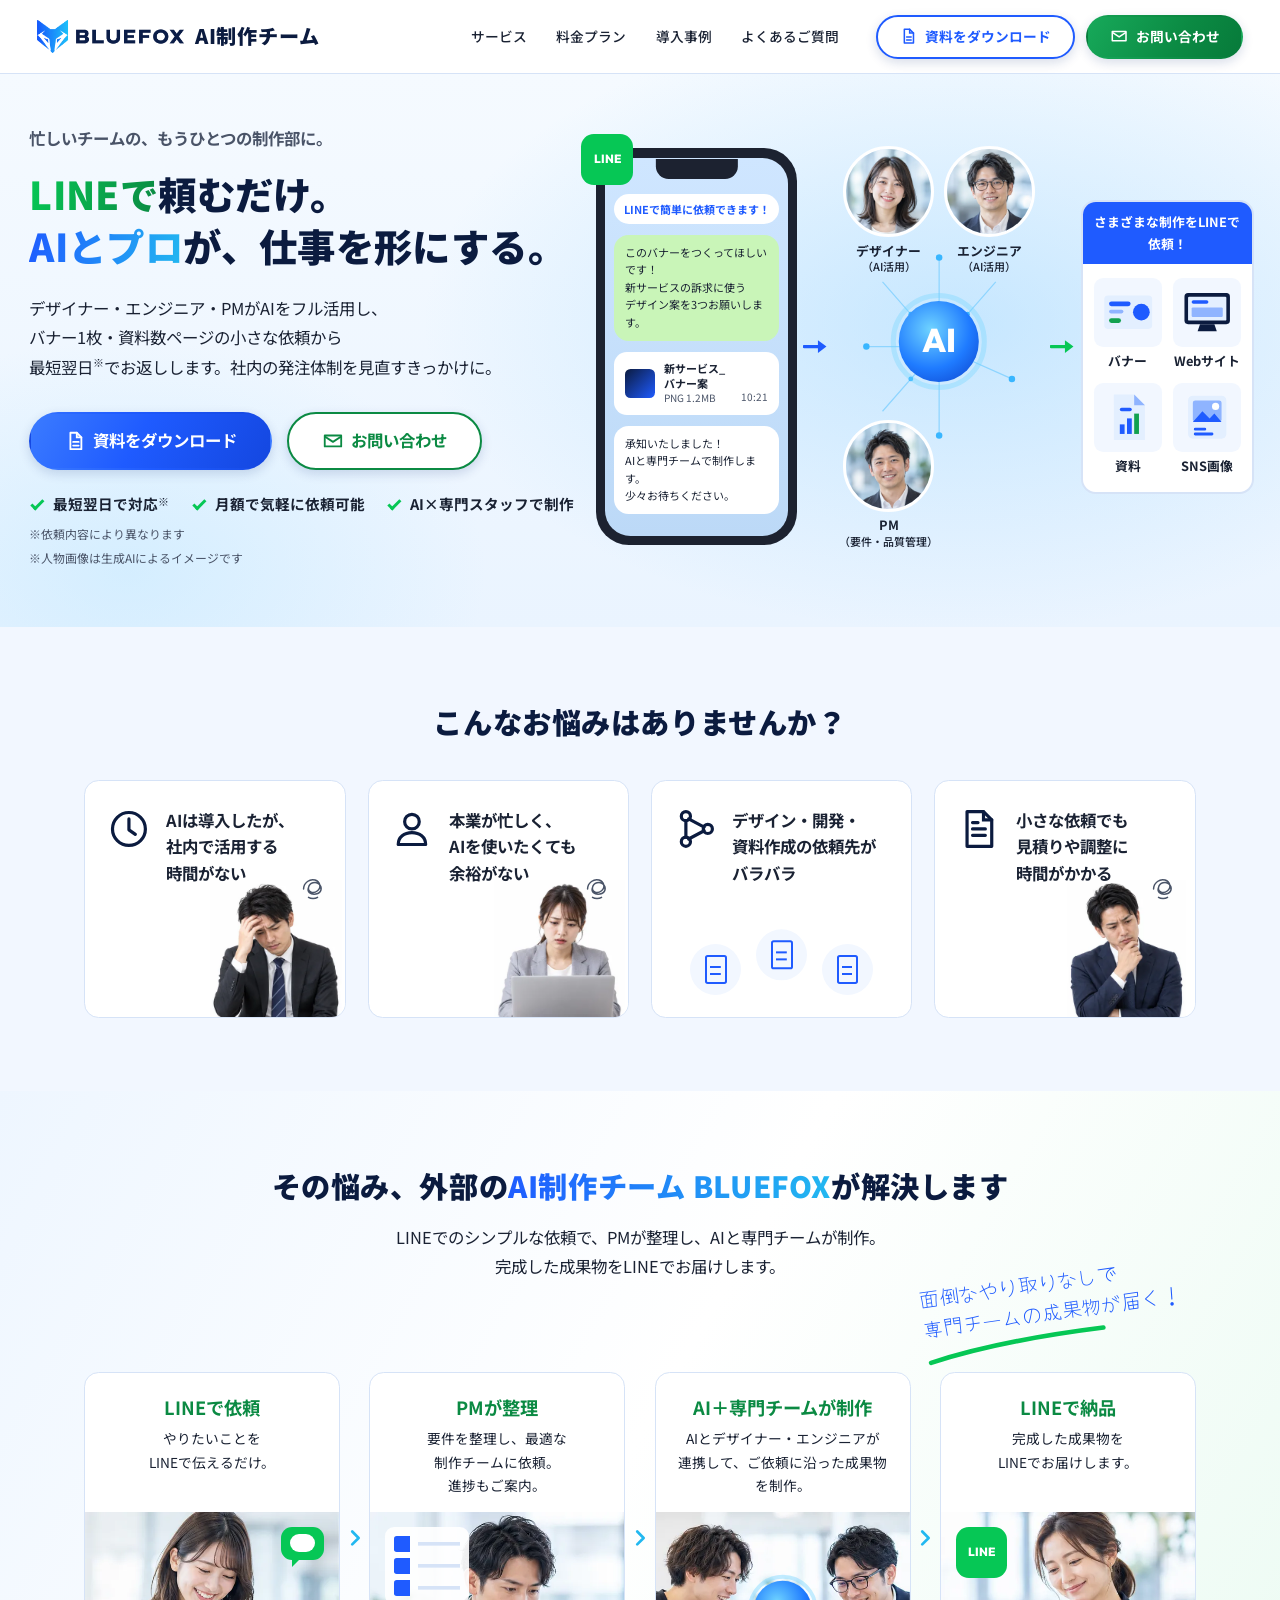
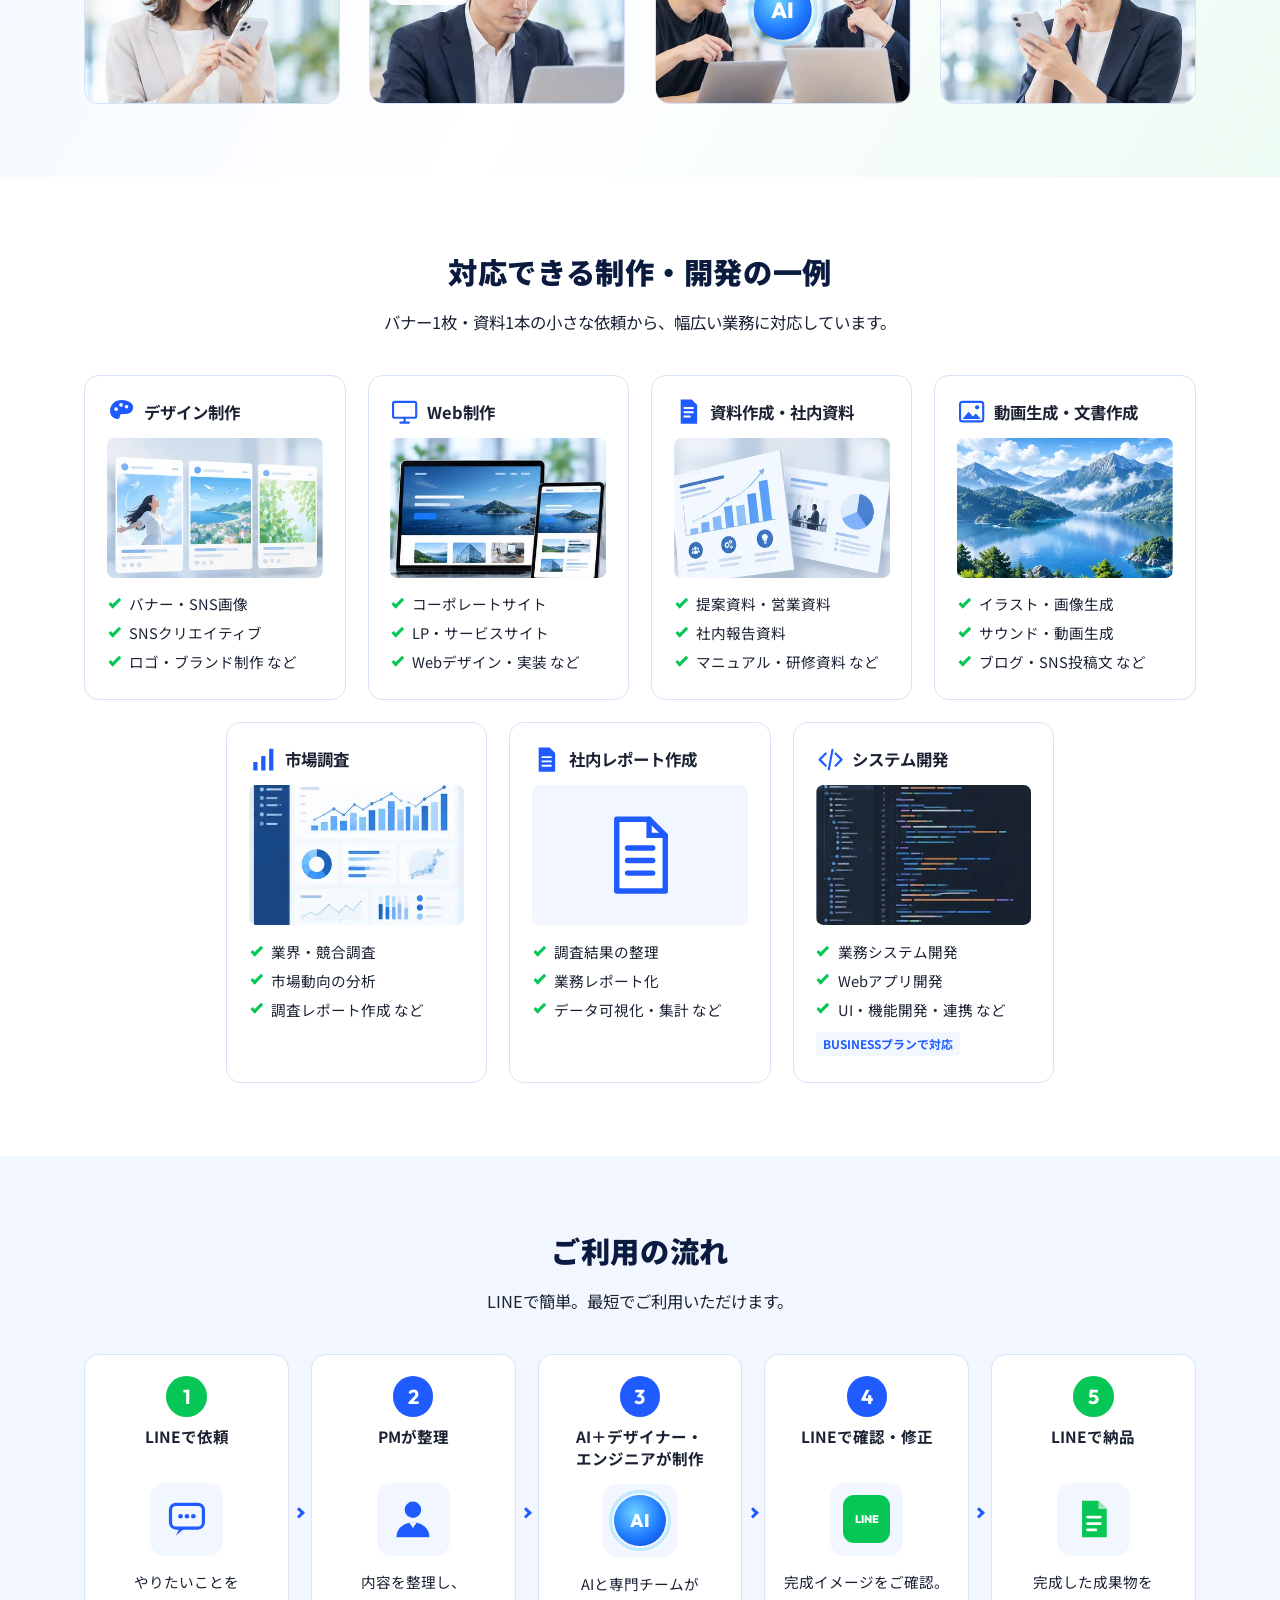
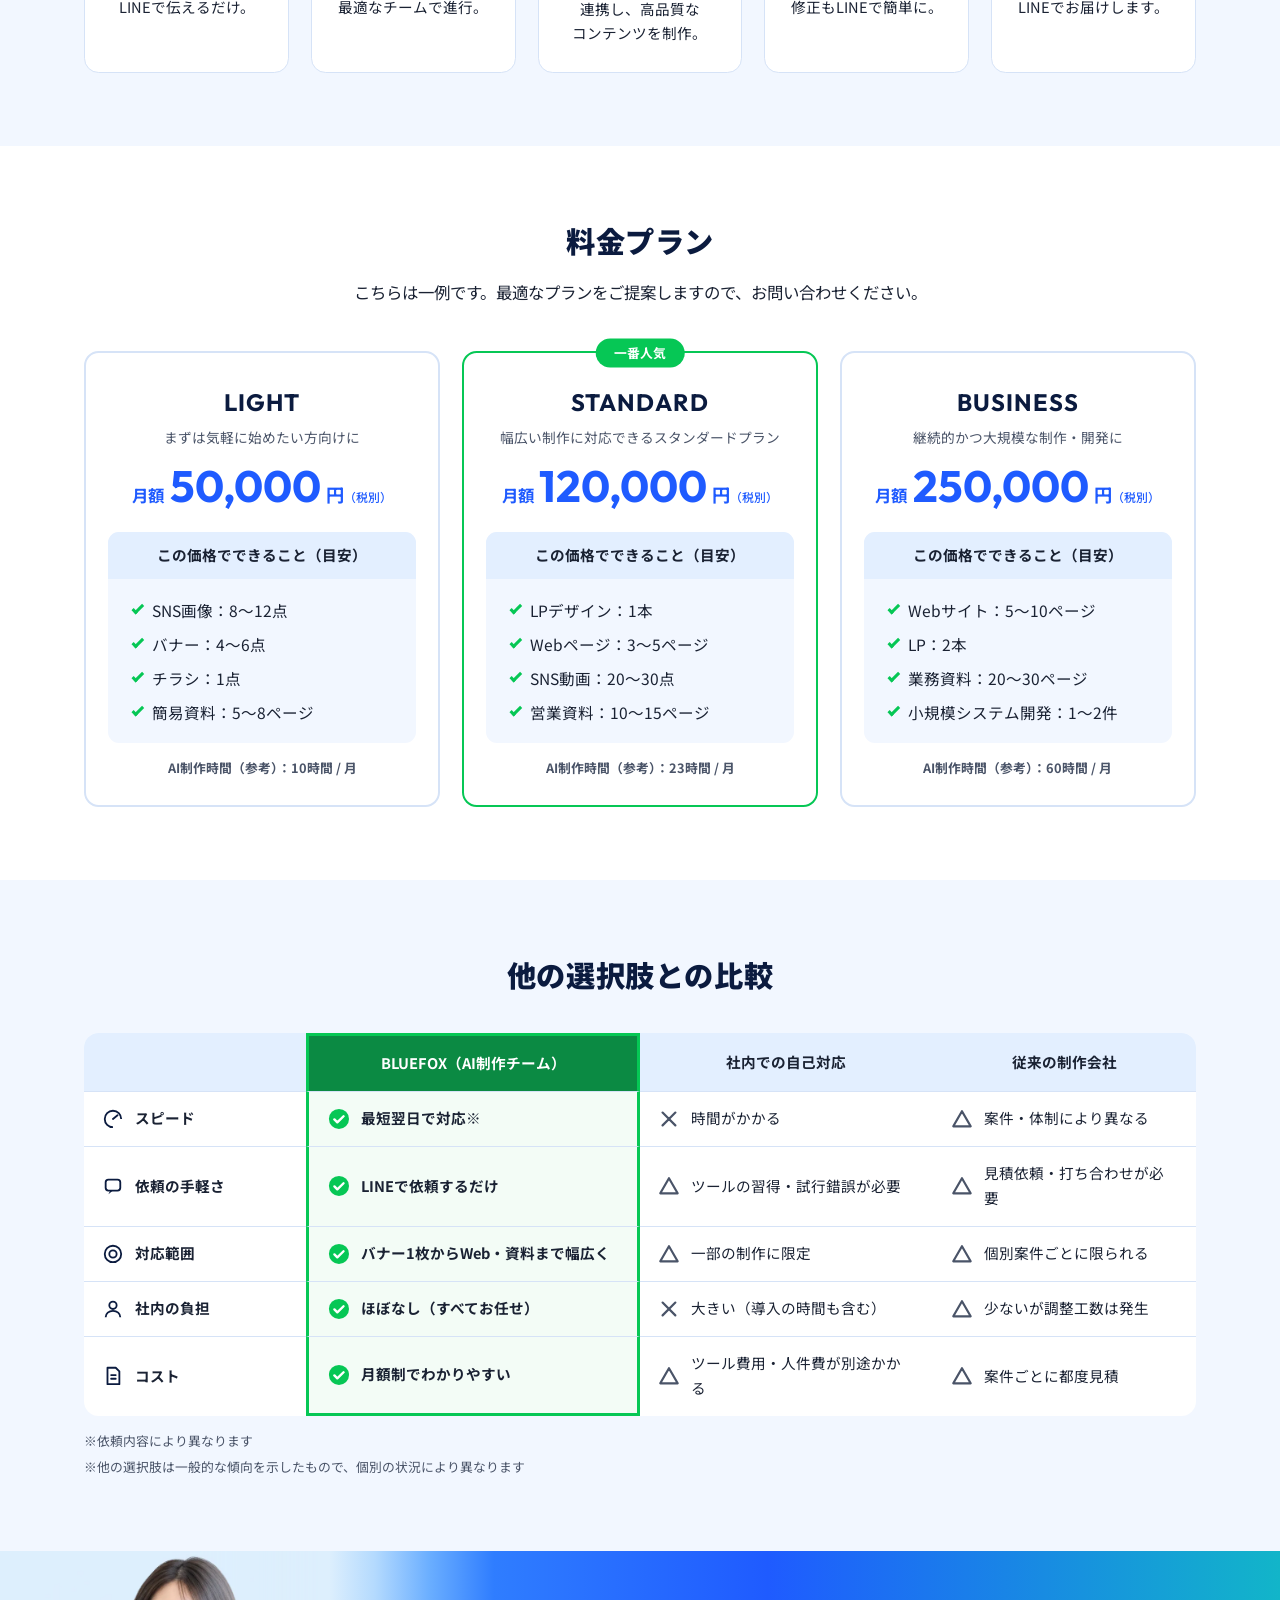
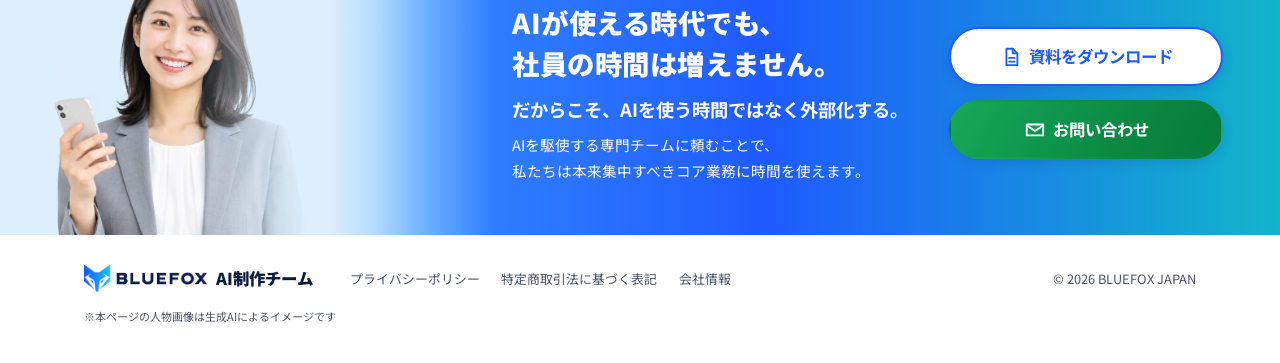
==== commit 770d1d04: "法務チェック反映・SP横スクロール修正 Co-Authored-By: Claude Opus 5.5 <noreply@anthropic.com> Claude-Session: https://" ====
--- a/index.html
+++ b/index.html
@@ -5,13 +5,13 @@
   <meta name="viewport" content="width=device-width, initial-scale=1">
   <meta name="robots" content="noindex, nofollow">
   <title>BLUEFOX AI制作チーム｜LINEで頼むだけ。AIとプロが、仕事を形にする。</title>
-  <meta name="description" content="デザイナー・エンジニア・PMがAIをフル活用。バナー1枚・資料数ページの小さな依頼から、LINEで頼むだけで最短翌日にお返しします。">
+  <meta name="description" content="デザイナー・エンジニア・PMがAIをフル活用。バナー1枚・資料数ページの小さな依頼から、LINEで頼むだけで最短翌日（依頼内容による）にお返しします。">
   <link rel="icon" href="favicon.ico" sizes="any">
   <link rel="icon" href="assets/img/favicon.png" type="image/png">
   <link rel="apple-touch-icon" href="assets/img/apple-touch-icon.png">
   <meta property="og:type" content="website">
   <meta property="og:title" content="BLUEFOX AI制作チーム｜LINEで頼むだけ。AIとプロが、仕事を形にする。">
-  <meta property="og:description" content="デザイナー・エンジニア・PMがAIをフル活用。バナー1枚・資料数ページの小さな依頼から、LINEで頼むだけで最短翌日にお返しします。">
+  <meta property="og:description" content="デザイナー・エンジニア・PMがAIをフル活用。バナー1枚・資料数ページの小さな依頼から、LINEで頼むだけで最短翌日（依頼内容による）にお返しします。">
   <meta property="og:image" content="assets/img/ogp.png">
   <meta name="twitter:card" content="summary_large_image">
   <link rel="preconnect" href="https://fonts.googleapis.com">
@@ -69,7 +69,7 @@
   <div class="l-fixed-cta">
     <a class="l-fixed-cta__button l-fixed-cta__button--blue" href="#download">
       <svg viewBox="0 0 24 24" aria-hidden="true"><path d="M7 3h7l5 5v13H7z" fill="none" stroke="currentColor" stroke-width="2" stroke-linejoin="round"/><path d="M14 3v5h5M10 13h6M10 17h6" fill="none" stroke="currentColor" stroke-width="2" stroke-linecap="round"/></svg>
-      資料請求
+      資料をダウンロード
     </a>
     <a class="l-fixed-cta__button l-fixed-cta__button--green" href="#contact">
       <svg viewBox="0 0 24 24" aria-hidden="true"><path d="M3 6h18v12H3z" fill="none" stroke="currentColor" stroke-width="2" stroke-linejoin="round"/><path d="M3 7l9 6 9-6" fill="none" stroke="currentColor" stroke-width="2" stroke-linejoin="round"/></svg>
@@ -89,7 +89,7 @@
             <span class="p-fv__title-line"><span class="p-fv__title-em p-fv__title-em--green">LINEで</span>頼むだけ。</span>
             <span class="p-fv__title-line"><span class="p-fv__title-em p-fv__title-em--blue">AIとプロ</span>が、<span class="p-fv__title-nowrap">仕事を形にする。</span></span>
           </h1>
-          <p class="p-fv__text">デザイナー・エンジニア・PMがAIをフル活用し、<br class="u-pc">バナー1枚・資料数ページの小さな依頼から<br class="u-pc">最短翌日でお返しします。社内の発注体制をすぐに改善できます。</p>
+          <p class="p-fv__text">デザイナー・エンジニア・PMがAIをフル活用し、<br class="u-pc">バナー1枚・資料数ページの小さな依頼から<br class="u-pc">最短翌日<span class="p-fv__points-note">※</span>でお返しします。社内の発注体制を見直すきっかけに。</p>
           <div class="p-fv__buttons">
             <a class="c-button c-button--blue c-button--lg" href="#download">
               <svg class="c-button__icon" viewBox="0 0 24 24" aria-hidden="true"><path d="M7 3h7l5 5v13H7z" fill="none" stroke="currentColor" stroke-width="2" stroke-linejoin="round"/><path d="M14 3v5h5M10 13h6M10 17h6" fill="none" stroke="currentColor" stroke-width="2" stroke-linecap="round"/></svg>
@@ -103,9 +103,10 @@
           <ul class="p-fv__points">
             <li>最短翌日で対応<span class="p-fv__points-note">※</span></li>
             <li>月額で気軽に依頼可能</li>
-            <li>AI×プロの最適な制作</li>
+            <li>AI×専門スタッフで制作</li>
           </ul>
           <p class="p-fv__note">※依頼内容により異なります</p>
+          <p class="p-fv__note">※人物画像は生成AIによるイメージです</p>
         </div>
 
         <div class="p-fv__visual">
@@ -220,7 +221,7 @@
         <h2 class="c-heading p-solution__title" id="solution-title">その悩み、外部の<span class="p-solution__title-em">AI制作チーム BLUEFOX</span>が解決します</h2>
         <p class="p-solution__lead">LINEでのシンプルな依頼で、PMが整理し、AIと専門チームが制作。<br class="u-pc">完成した成果物をLINEでお届けします。</p>
         <p class="p-solution__hand">
-          面倒なやり取りなしで<br>プロ品質の成果物が届く！
+          面倒なやり取りなしで<br>専門チームの成果物が届く！
           <svg viewBox="0 0 200 20" aria-hidden="true"><path d="M4 16C60 6 130 3 196 4" fill="none" stroke="currentColor" stroke-width="5" stroke-linecap="round"/></svg>
         </p>
         <ol class="p-solution__steps">
@@ -244,7 +245,7 @@
           <li class="p-solution__arrow" aria-hidden="true"><svg class="p-solution__chevron" viewBox="0 0 24 24" aria-hidden="true"><path d="M9 5l7 7-7 7" fill="none" stroke="currentColor" stroke-width="3" stroke-linecap="round" stroke-linejoin="round"/></svg></li>
           <li class="p-solution__step">
             <h3 class="p-solution__step-title">AI＋専門チームが制作</h3>
-            <p class="p-solution__step-text">AIとデザイナー・エンジニアが<br>連携して、最適な成果物を制作。</p>
+            <p class="p-solution__step-text">AIとデザイナー・エンジニアが<br>連携して、ご依頼に沿った成果物を制作。</p>
             <div class="p-solution__step-visual">
               <img src="assets/img/solution_03.webp" alt="" width="400" height="300" loading="lazy">
               <span class="p-solution__deco p-solution__deco--ai" aria-hidden="true">AI</span>
@@ -448,7 +449,7 @@
                 <th scope="row"><span class="p-compare__label"><svg viewBox="0 0 24 24" aria-hidden="true"><path d="M12 21a9 9 0 1 1 9-9" fill="none" stroke="currentColor" stroke-width="2"/><path d="M12 12l5-4" stroke="currentColor" stroke-width="2" stroke-linecap="round"/></svg>スピード</span></th>
                 <td class="p-compare__ours"><span class="p-compare__cell"><svg class="p-compare__mark p-compare__mark--check" viewBox="0 0 24 24" aria-hidden="true"><circle cx="12" cy="12" r="11" fill="currentColor"/><path d="M7 12.5l3.2 3.2L17 9" fill="none" stroke="#fff" stroke-width="2.6" stroke-linecap="round" stroke-linejoin="round"/></svg><span class="u-visually-hidden">優れている：</span>最短翌日で対応※</span></td>
                 <td><span class="p-compare__cell"><svg class="p-compare__mark" viewBox="0 0 24 24" aria-hidden="true"><path d="M5 5l14 14M19 5L5 19" fill="none" stroke="currentColor" stroke-width="2.4" stroke-linecap="round"/></svg><span class="u-visually-hidden">劣る：</span>時間がかかる</span></td>
-                <td><span class="p-compare__cell"><svg class="p-compare__mark" viewBox="0 0 24 24" aria-hidden="true"><path d="M12 3.5L21.5 20h-19z" fill="none" stroke="currentColor" stroke-width="2.4" stroke-linejoin="round"/></svg><span class="u-visually-hidden">条件付き：</span>数日〜数週間</span></td>
+                <td><span class="p-compare__cell"><svg class="p-compare__mark" viewBox="0 0 24 24" aria-hidden="true"><path d="M12 3.5L21.5 20h-19z" fill="none" stroke="currentColor" stroke-width="2.4" stroke-linejoin="round"/></svg><span class="u-visually-hidden">条件付き：</span>案件・体制により異なる</span></td>
               </tr>
               <tr>
                 <th scope="row"><span class="p-compare__label"><svg viewBox="0 0 24 24" aria-hidden="true"><rect x="4" y="5" width="16" height="12" rx="3" fill="none" stroke="currentColor" stroke-width="2"/><path d="M9 17l-2 4 5-4" fill="currentColor"/></svg>依頼の手軽さ</span></th>
@@ -471,13 +472,14 @@
               <tr>
                 <th scope="row"><span class="p-compare__label"><svg viewBox="0 0 24 24" aria-hidden="true"><path d="M6 3h9l4 4v14H6z" fill="none" stroke="currentColor" stroke-width="2" stroke-linejoin="round"/><path d="M10 11h5M10 15h5" stroke="currentColor" stroke-width="2" stroke-linecap="round"/></svg>コスト</span></th>
                 <td class="p-compare__ours"><span class="p-compare__cell"><svg class="p-compare__mark p-compare__mark--check" viewBox="0 0 24 24" aria-hidden="true"><circle cx="12" cy="12" r="11" fill="currentColor"/><path d="M7 12.5l3.2 3.2L17 9" fill="none" stroke="#fff" stroke-width="2.6" stroke-linecap="round" stroke-linejoin="round"/></svg><span class="u-visually-hidden">優れている：</span>月額制でわかりやすい</span></td>
-                <td><span class="p-compare__cell"><svg class="p-compare__mark" viewBox="0 0 24 24" aria-hidden="true"><path d="M12 3.5L21.5 20h-19z" fill="none" stroke="currentColor" stroke-width="2.4" stroke-linejoin="round"/></svg><span class="u-visually-hidden">条件付き：</span>ツール購入・外注費で高くなりがち</span></td>
-                <td><span class="p-compare__cell"><svg class="p-compare__mark" viewBox="0 0 24 24" aria-hidden="true"><path d="M12 3.5L21.5 20h-19z" fill="none" stroke="currentColor" stroke-width="2.4" stroke-linejoin="round"/></svg><span class="u-visually-hidden">条件付き：</span>都度見積で高額になりやすい</span></td>
+                <td><span class="p-compare__cell"><svg class="p-compare__mark" viewBox="0 0 24 24" aria-hidden="true"><path d="M12 3.5L21.5 20h-19z" fill="none" stroke="currentColor" stroke-width="2.4" stroke-linejoin="round"/></svg><span class="u-visually-hidden">条件付き：</span>ツール費用・人件費が別途かかる</span></td>
+                <td><span class="p-compare__cell"><svg class="p-compare__mark" viewBox="0 0 24 24" aria-hidden="true"><path d="M12 3.5L21.5 20h-19z" fill="none" stroke="currentColor" stroke-width="2.4" stroke-linejoin="round"/></svg><span class="u-visually-hidden">条件付き：</span>案件ごとに都度見積</span></td>
               </tr>
             </tbody>
           </table>
         </div>
         <p class="p-compare__note">※依頼内容により異なります</p>
+        <p class="p-compare__note">※他の選択肢は一般的な傾向を示したもので、個別の状況により異なります</p>
       </div>
     </section>
 
@@ -489,7 +491,7 @@
           <div class="p-cta__body">
             <h2 class="p-cta__title" id="cta-title">AIが使える時代でも、<br>社員の時間は増えません。</h2>
             <p class="p-cta__lead"><span>だからこそ、</span><span>AIを使う時間ではなく外部化する。</span></p>
-            <p class="p-cta__text">経験豊富なプロがAIを駆使するチームに頼むことで、<br class="u-pc">私たちは本来集中すべきコア業務に時間を使えます。</p>
+            <p class="p-cta__text">AIを駆使する専門チームに頼むことで、<br class="u-pc">私たちは本来集中すべきコア業務に時間を使えます。</p>
           </div>
           <div class="p-cta__buttons">
             <a class="c-button c-button--outline-blue c-button--lg" href="#download">
@@ -520,6 +522,7 @@
         <li><a href="https://bluefox.jp/" target="_blank" rel="noopener">会社情報</a></li>
       </ul>
       <p class="l-footer__copy"><small>&copy; 2026 BLUEFOX JAPAN</small></p>
+      <p class="l-footer__note">※本ページの人物画像は生成AIによるイメージです</p>
     </div>
   </footer>
 
--- a/assets/css/style.css
+++ b/assets/css/style.css
@@ -494,6 +494,9 @@
   font-size: 1.3rem;
   color: var(--c-text-sub);
 }
+.p-fv__note + .p-fv__note {
+  margin-top: 0.4rem;
+}
 
 /* FV: ビジュアル */
 .p-fv__visual {
@@ -1599,6 +1602,7 @@
   display: none;
 }
 .p-compare__scroll {
+  position: relative; /* 表内の視覚非表示テキスト(absolute)をスクロール領域内に閉じ込める */
   margin-top: 4rem;
 }
 .p-compare__table {
@@ -1684,6 +1688,9 @@
   text-indent: -1.3em;
   font-size: 1.4rem;
   color: var(--c-text-sub);
+}
+.p-compare__note + .p-compare__note {
+  margin-top: 0.4rem;
 }
 
 @media screen and (max-width: 768px) {
@@ -1843,8 +1850,9 @@
    ========================================================================== */
 .l-footer__inner {
   display: flex;
+  flex-wrap: wrap;
   align-items: center;
-  gap: 4rem;
+  gap: 1.6rem 4rem;
   max-width: 128rem;
   margin: 0 auto;
   padding: 3.2rem 3.2rem 4rem;
@@ -1879,6 +1887,11 @@
 }
 .l-footer__copy {
   margin-left: auto;
+}
+.l-footer__note {
+  width: 100%;
+  font-size: 1.2rem;
+  color: var(--c-text-sub);
 }
 .l-footer__copy small {
   font-size: inherit;
